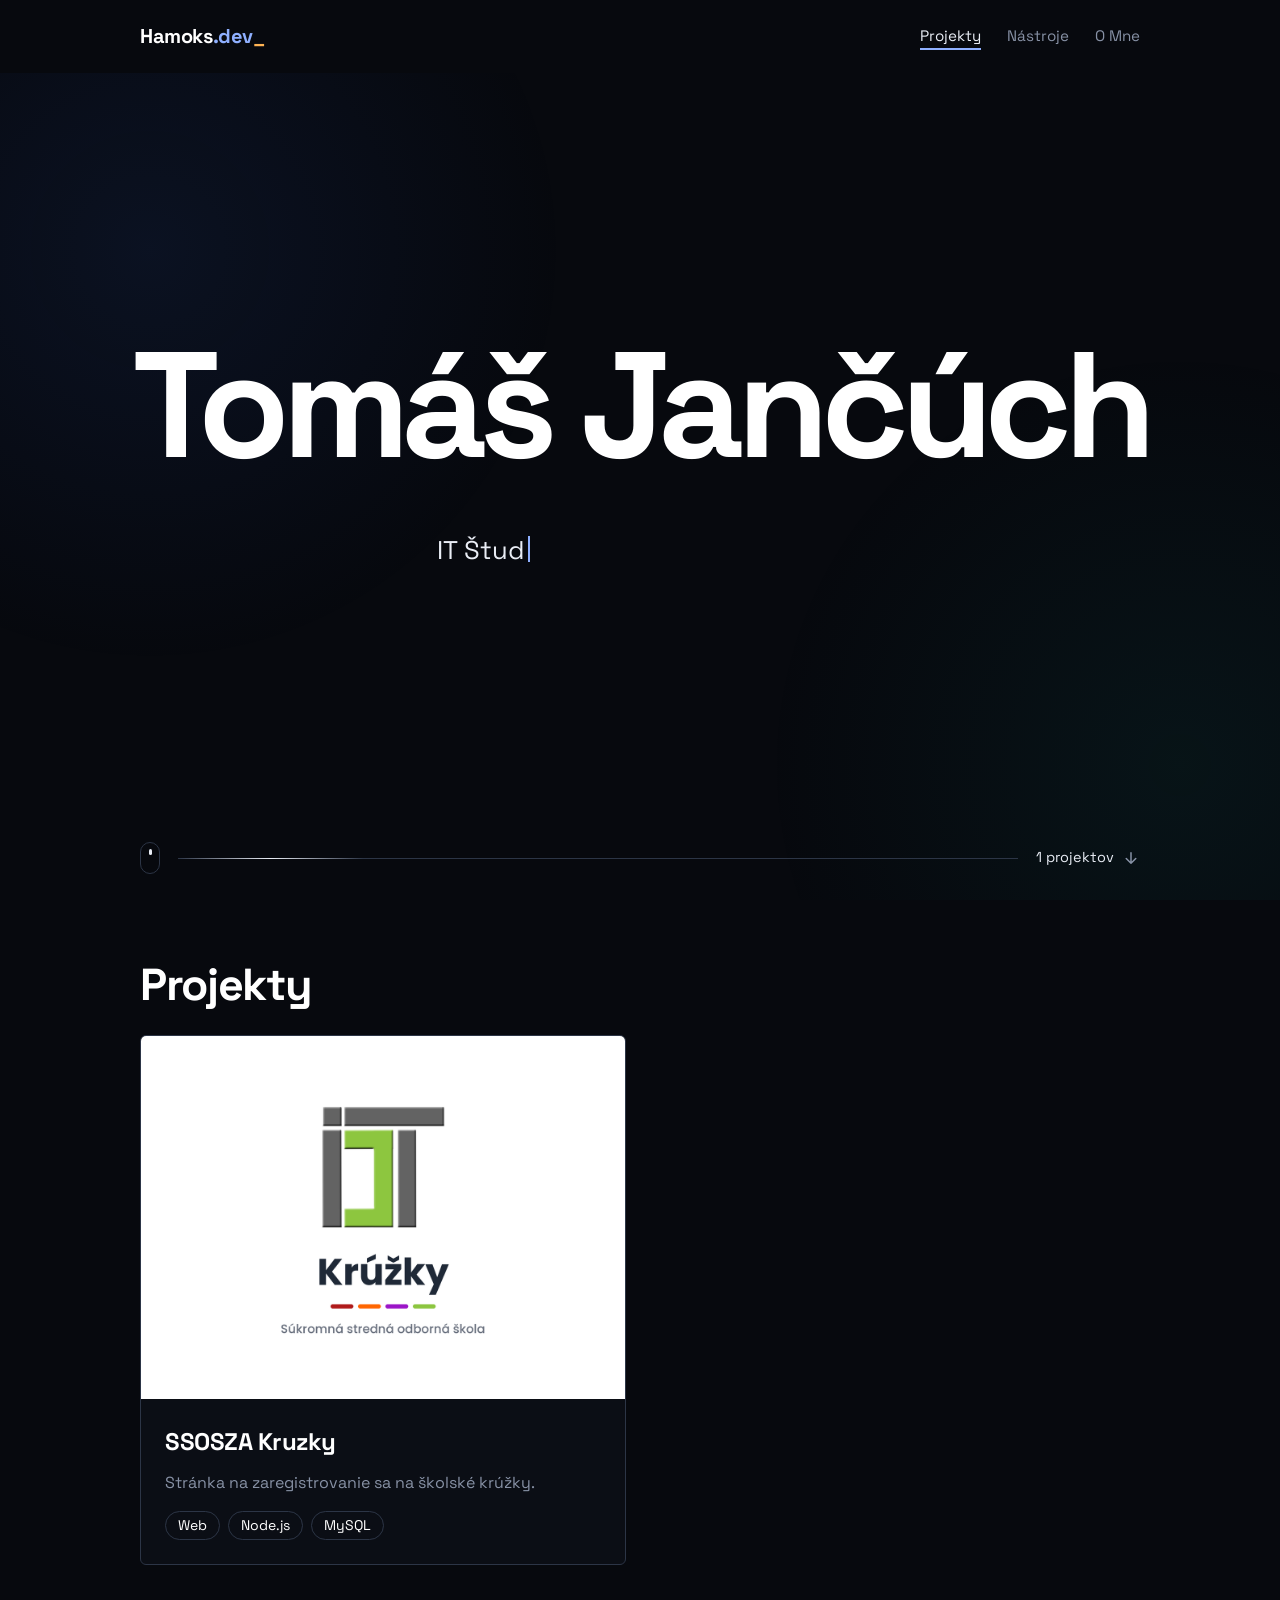
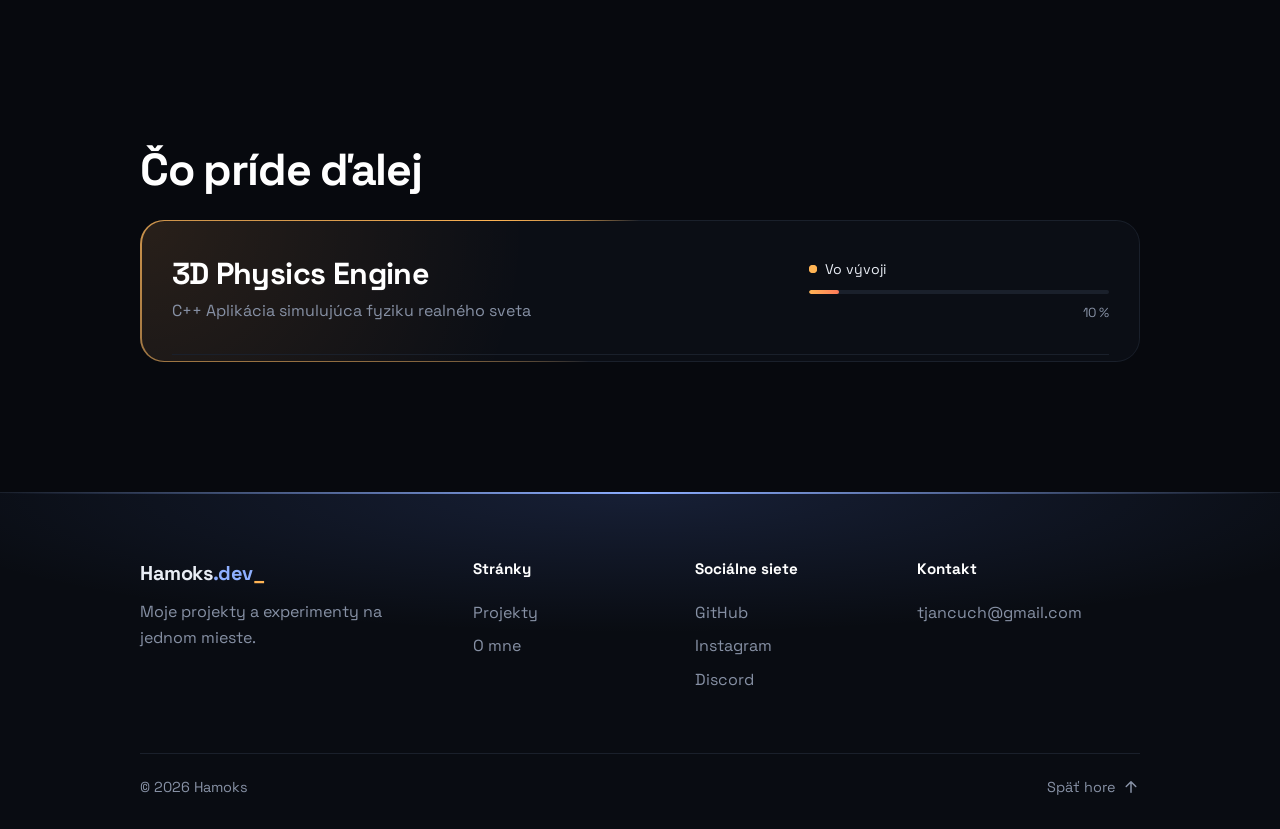
==== index.html @ 8bb80938 "designed the whole index page, added first data manually" ====
<!DOCTYPE html>
<html lang="sk" data-theme="dark">
<head>
  <meta charset="utf-8">
  <meta name="viewport" content="width=device-width, initial-scale=1, viewport-fit=cover">
  <title>Hamoks</title>
  <link href="https://fonts.googleapis.com/css2?family=Space+Grotesk:wght@400;500;700&display=swap" rel="stylesheet">
  <link rel="stylesheet" href="style.css">
</head>

<body>
    <svg class="svg-sprite" width="0" height="0" aria-hidden="true">
        <symbol id="icon-arrow" viewBox="0 0 24 24"><path d="M7 17 17 7M8 7h9v9"/></symbol>
        <symbol id="icon-close" viewBox="0 0 24 24"><path d="M6 6l12 12M18 6 6 18"/></symbol>
    </svg>

    <div id="ambient-background">
        <div class="blob blob-left"></div>
        <div class="blob blob-right"></div>
    </div>

    <header class=""> <!--is-scrolled -->
        <div class="container">
            <a class="logo" href="https://hamoks.dev">
                Hamoks<span class="logo-suffix">.dev</span><span class="logo-cursor">_</span>
            </a>
            <nav>
                <a class="is-active" href="#projects">Projekty</a>
                <a href="#">Nástroje</a>
                <a href="#">O Mne</a>
            </nav>

            <button id="menu-button">
                <span class="menu-button-line"></span>
                <span class="menu-button-line"></span>
                <span class="menu-button-line"></span>
            </button>
        </div>
        
        
    </header>

    <dialog id="mobile-menu">
        <button id="menu-close">
            <svg class="icon"><use href="#icon-close"></use></svg>
        </button>

        <div class="mobile-menu-links">
            <a href="#projects">Projekty</a>
            <a href="#">Nástroje</a>
            <a href="#">O Mne</a>
        </div>

        <p class="mobile-menu-footer">© 2026 Hamoks. Všetky práva vyhradené.</p>
    </dialog>

    <section id="hero">

        <div class="container">
            <h1><span class="title-mask"><span class="title-text"><span class="title-word">Tomáš</span> <span class="title-word">Jančúch</span></span></span></h1>
            <p class="hero-tagline is-typing" id="tagline" data-text="IT Študent | Full Stack Developer"><span class="tagline-typed">IT Študent | Full Stack Developer</span><span class="tagline-hidden"></span></p>
        </div>

        <a class="scroll-hint" href="#projects">
            <span class="scroll-hint-mouse"></span>
            <span class="scroll-hint-line"></span>
            <span class="scroll-hint-label">
                <b id="project-count">1 projektov</b>
                <svg class="icon"><use href="#icon-arrow"></use></svg>
            </span>
        </a>

    </section>

    <main>
        

        <section id="projects">
            <div class="section-heading">
                <h2>Projekty</h2>
            </div>
            <div class="project-grid">
                <a class="project-card" href="https://kruzky.ssosza.sk/">
                    <div>
                        <img class="project-image" src="images/ssosza_kruzky.png" alt="Screenshot of Ssosza kruzky">
                    </div>
                    
                    <div class="project-info">
                        <h3>SSOSZA Kruzky</h3>
                        <p class="project-subtext">Stránka na zaregistrovanie sa na školské krúžky.</p>
                        <p class="show-project">Ukázať Projekt</p>
                        <div class="project-tags">
                            <span>Web</span>
                            <span>Node.js</span>
                            <span>MySQL</span>
                            
                        </div>
                    </div>
                </a>

            </div>
        </section>

        <section id="coming-next">
            <div class="section-heading">
                <h2>Čo príde ďalej</h2>
            </div>
            <div class="glow-panel">
                <div class="glow-panel-inner">

                    <div class="status-row" style="--progress: 10%">
                        <div>
                        <h3>3D Physics Engine</h3>
                        <p>C++ Aplikácia simulujúca fyziku realného sveta</p>
                        </div>
                        <div>
                        <div class="status is-live"><i class="status-dot"></i>Vo vývoji</div>
                        <div class="progress-bar"><b class="progress-fill"></b></div>
                        <span class="progress-percent">10 %</span>
                        </div>
                    </div>  

                </div>
            </div>
        </section>
    </main>
    
    <footer id="contact">
        <div class="container">
        <div class="footer-grid">
            <div>
            <a class="logo" href="#top">Hamoks<span class="logo-suffix">.dev</span><span class="logo-cursor">_</span></a>
            <p>Moje projekty a experimenty na jednom mieste.</p>
            </div>
            <div>
            <h4>Stránky</h4>
            <a href="#projects">Projekty</a>
            <a href="#">O mne</a>
            </div>
            <div>
            <h4>Sociálne siete</h4>
            <a href="https://github.com/Hamoks-s">GitHub</a>
            <a href="https://www.instagram.com/_hamoks_/">Instagram</a>
            <a href="https://discord.com/users/838295393120682016">Discord</a>
            </div>
            <div>
            <h4>Kontakt</h4>
            <a href="mailto:ahoj@hamoks.dev">tjancuch@gmail.com</a>
            </div>
        </div>

        <div class="footer-bottom">
            <span>© 2026 Hamoks</span>
            <a href="#top">Späť hore<svg class="icon"><use href="#icon-arrow"></use></svg></a>
        </div>
        </div>
    </footer>
<script src="main.js"></script>
</body>
</html>
---- style.css ----
:root {
  --font-body: 16px/1.6 "Space Grotesk", system-ui, sans-serif;
  --font-mono: ui-monospace, "Cascadia Code", Consolas, monospace;

  --text-sm: 0.875rem;
  --text-base: 1rem;
  --text-lg: 1.25rem;
  --text-xl: 1.5rem;
  --text-2xl: 2rem;
  --text-3xl: clamp(2.25rem, 5vw, 3.5rem);

  --weight-normal: 400;
  --weight-bold: 700;

  --space-1: 0.5rem;
  --space-2: 1rem;
  --space-3: 1.5rem;
  --space-4: 2rem;
  --space-6: 3rem;
  --space-8: 5rem;

  --mobile-width: 508px;

  --color-main-text: #0d1320;
  --color-text-muted: #5a6578;

  --color-background: #f3f5f9;
  --color-background-muted: #6c6f74;
  --color-accent: #2f5fd6;
  --color-accent-glow: rgba(47, 95, 214, 0.13);
  --color-warm-accent: #d97706;
  --color-panel: #ffffff;
  --color-warm-glow: rgba(217, 119, 6, 0.10);

  --border: #dde3ee;
  --border-strong: #bcc6d8;

  --blob-blue: rgba(47, 95, 214, 0.10);
  --blob-teal: rgba(20, 150, 140, 0.08);
}
        
:root[data-theme="dark"] {
  --color-main-text: #e9edf5;
  --color-text-muted: #8791a5;

  --color-background: #07090e;
  --color-background-muted: #3f4144;
  --color-accent: #8fb0ff;
  --color-accent-glow: rgba(100, 140, 255, 0.15);
  --color-warm-accent: #ffb454;
  --color-panel: #0b0e15;
  --color-warm-glow: rgba(255, 160, 60, 0.12);

  --border: #1a202b;
  --border-strong: #2c3546;
  color-scheme: dark;
}


* {
  box-sizing: border-box;
}

html {
  scroll-behavior: smooth;
  scrollbar-color: var(--color-background-muted) var(--color-background);
}

body{
  margin: 0;
  display: flex;
  flex-direction: column;
  overflow-x: hidden;
  font: var(--font-body);
  background: var(--color-background);
    
}

a {
  color: inherit;
  text-decoration: none;
}

.hero, main, footer {
  position: relative;
  z-index: 1;
}

section {
  padding: 60px 0 20px;
}

#scroll-sentinel {
  position: absolute;
  top: 0;
  left: 0;
  width: 1px;
  height: 48px;
  pointer-events: none;
}

#ambient-background {
  position: fixed;
  inset: 0;
  z-index: 0;
  pointer-events: none;
  overflow: hidden;
}

.blob {
  position: absolute;
  width: 900px;
  height: 900px;
  border-radius: 50%;
}

.blob-left {
  left: -300px;
  top: -200px;
  background: radial-gradient(circle, var(--blob-blue), transparent 65%);
}

.blob-right {
  right: -350px;
  top: 35%;
  background: radial-gradient(circle, var(--blob-teal), transparent 65%);
}

.container {
  max-width: 1040px;
  margin: 0 auto;
  padding: 0 20px;
}

header {
  position: absolute;
  top: 0;
  left: 0;
  right: 0;
  z-index: 20;
  background: var(--color-background);
  border-bottom: 1px solid transparent;
  transition: background-color 0.45s, border-color 0.45s;
}

header .container {
  display: flex;
  justify-content: space-between;
  align-items: center;
  gap: 20px;
  padding-top: 20px;
  padding-bottom: 20px;
  transition: padding 0.45s cubic-bezier(0.2, 0.7, 0.2, 1);

}

header.is-scrolled {
  background: color-mix(in srgb, var(--color-background) 88%, transparent);
  border-bottom-color: var(--border);
}

header.is-scrolled .container {
  padding-top: 11px;
  padding-bottom: 11px;

}

.logo {
  font-weight: var(--weight-bold);
  font-size: var(--text-lg);
  align-self: center;
  letter-spacing: -0.02em;
}

.logo-suffix {
  color: var(--color-accent);
}

.logo-cursor {
  color: var(--color-warm-accent);
  animation: blink 1.2s steps(1) infinite;
}

nav {
  display: none;
  gap: 26px;
  font-size: 0.95rem;
  color: var(--color-text-muted);
}

nav a:hover, nav a.is-active {
  color: var(--color-main-text);
}

nav a.is-active {
  box-shadow: 0 2px 0 var(--color-accent);
}

#menu-button, #menu-close {
  display: flex;
  flex-direction: column;
  align-items: center;
  justify-content: center;
  width: 44px;
  height: 44px;
  gap: 5px;
  border: 1px solid var(--border-strong);
  border-radius: 50%;
  background: transparent;
  cursor: pointer;
  color: var(--color-main-text);
}

.menu-button-line {
  width: 18px;
  height: 2px;
  border-radius: 2px;
  background-color: var(--color-main-text);
}

#mobile-menu {
  position: fixed;
  top: 0;
  bottom: 0;
  left: 0;
  margin: 0;
  width: min(320px, 82vw);
  max-width: none;
  height: 100%;
  max-height: none;
  padding: 20px 24px 24px;
  border: none;
  border-right: 1px solid var(--border);
  background: radial-gradient(420px circle at 0% 0%, var(--color-accent-glow), transparent 60%), var(--color-panel);
  color: var(--color-main-text);
  transform: translateX(-100%);
  transition: transform 0.4s cubic-bezier(0.2, 0.7, 0.2, 1), overlay 0.4s allow-discrete, display 0.4s allow-discrete;
}

#mobile-menu[open]:not(.is-closing) {
  transform: none;
}



#mobile-menu::backdrop {
  background: rgba(0, 0, 0, 0.55);
  opacity: 0;
  transition: opacity 0.4s, overlay 0.4s allow-discrete, display 0.4s allow-discrete;
}

#mobile-menu[open]:not(.is-closing)::backdrop {
  opacity: 1;
}

@starting-style {
  #mobile-menu[open]:not(.is-closing) {
    transform: translateX(-100%);
  }

  #mobile-menu[open]:not(.is-closing)::backdrop {
    opacity: 0;
  }
}

.mobile-menu-links {
  display: flex;
  flex-direction: column;
  margin-top: 28px;
}

.mobile-menu-links a {
  padding: 12px 0;
  font-size: 1.3rem;
  letter-spacing: -0.02em;
  transition: color 0.2s;
}

.mobile-menu-links a::before {
  content: "// ";
  color: var(--color-warm-accent);
}

.mobile-menu-links a:hover {
  color: var(--color-accent);
}

.mobile-menu-footer {
  margin: 32px 0 0;
  padding-top: 20px;
  border-top: 1px solid var(--border);
  color: var(--color-text-muted);
  font-size: 0.9rem;
}

body.menu-is-open {
  overflow: hidden;
}

#hero {
  min-height: 100vh;
  width: 100vw;
  padding: 84px 0 84px;
  display: flex;
  position: relative;
  z-index: 1;
  align-items: center;
    
}

#hero .container {
  width: 100%;
  text-align: center;
}

#hero h1 {
  display: flex;
  justify-content: center;
  margin: 0;
  font-size: clamp(2.8rem, min(21vw, 15vh), 7rem);
  line-height: 1;
  letter-spacing: -0.055em;
  font-weight: var(--weight-bold);
}

@media (min-width: 700px) {
  #hero h1 {
    font-size: 150px;
  }
}

.title-mask {
  display: block;
  flex: none;
  overflow: hidden;
  padding: 0.1em 0 0.08em;
  margin: -0.1em 0 -0.08em;
}

.title-text {
  display: block;
  white-space: nowrap;
  animation: title-rise 0.95s cubic-bezier(0.2, 0.7, 0.2, 1) both;
}

@keyframes title-rise {
  0% {
    transform: translateY(112%);
  }
  100% {
    transform: none;
  }
}

@media (max-width: 700px) {
  .title-word {
    display: block;
  }
}

.hero-tagline {
  margin: 50px 0 0;
  min-height: 1.6em;
  font-size: clamp(1.1rem, 2.6vw, 1.6rem);
  color: var(--color-main-text);
}

.hero-tagline::after,
.tagline-typed::after {
  content: "";
  display: inline-block;
  width: 2px;
  height: 1em;
  margin-left: 4px;
  vertical-align: -0.12em;
  background: var(--color-accent);
  animation: blink 1s steps(1) infinite;
}

.hero-tagline.is-typing::after {
  display: none;
}

.tagline-hidden {
  visibility: hidden;
}

.scroll-hint {
  position: absolute;
  left: 50%;
  bottom: 26px;
  translate: -50% 0;
  width: 100%;
  height: 32px;
  max-width: 1040px;
  padding: 0 20px;
  display: flex;
  align-items: center;
  gap: 18px;
  font-size: 0.9rem;
  transition: color 0.3s;
  color: var(--color-text-muted);
}

.scroll-hint-mouse {
  flex: none;
  width: 20px;
  height: 32px;
  border: 1.5px solid var(--border-strong);
  border-radius: 12px;
  position: relative;
}

.scroll-hint-mouse::after {
  content: "";
  position: absolute;
  left: 50%;
  top: 6px;
  width: 3px;
  height: 6px;
  margin-left: -1.5px;
  border-radius: 2px;
  background: var(--color-main-text);
  animation: mouse-wheel 1.8s ease-in-out infinite;
}

@keyframes mouse-wheel {
  0%   { opacity: 0; transform: translateY(0); }
  30%  { opacity: 1; }
  100% { opacity: 0; transform: translateY(12px); }
}

.scroll-hint-line {
  flex: 1;
  height: 1px;
  background: var(--border-strong);
  position: relative;
  overflow: hidden;
}


.scroll-hint-line::after {
  content: "";
  position: absolute;
  top: 0;
  left: 0;
  height: 100%;
  width: 22%;
  background: linear-gradient(90deg, transparent, var(--color-main-text), transparent);
  animation: line-run 2.8s ease-in-out infinite;
}

@keyframes line-run {
  from { transform: translateX(-100%); }
  to   { transform: translateX(450%); }
}

.scroll-hint-label {
  display: flex;
  align-items: center;
  gap: 8px;
}

.scroll-hint-label b {
  font-weight: 400;
  color: var(--color-main-text);
}

.scroll-hint-label .icon {
  rotate: 135deg;
  animation: arrow-bob 1.6s ease-in-out infinite;
}

.icon {
  width: 18px;
  height: 18px;
  fill: none;
  stroke: currentColor;
  stroke-width: 2;
  stroke-linecap: round;
  stroke-linejoin: round;
}

@keyframes arrow-bob {
  50% { translate: 3px 3px; }
}

main{
  max-width: 1040px;
  margin: 0 auto;
  padding: 0 20px;
}

.section-heading{
  margin-bottom: 26px;
}

.section-heading h2{
  font-size: clamp(1.9rem, 4.5vw, 2.8rem);
  margin: 0;
  letter-spacing: -0.03em;
  line-height: 1.1;
}

.project-grid {
  display: grid;
  /*
  grid-template-columns: 1fr 1fr;
  padding-bottom: 100px;
  */
  gap: 28px;
  grid-template-columns: 1fr;
  padding-bottom: 0;
}

.project-card {
  display: block;
  background: var(--color-panel);
  border: 1px solid var(--border-strong);
  border-radius: 6px;
  overflow: hidden;
}

.project-card div {
  overflow: hidden;
}

.project-card:hover img {
  transform: scale(1.1)
}

.project-image {
  display: block;
  width: 100%;
  aspect-ratio: 4 / 3;
  object-fit: cover;
    position: relative;
  z-index: 0;
  transition: transform 0.2s ease;
}


.project-info {
  padding: var(--space-3);
  position: relative;
  z-index: 100;
}

.project-info h3 {
  margin: 0;
  font-size: var(--text-xl);
  letter-spacing: -0.02em;
}

.project-subtext {
  margin: var(--space-1) 0 0;
  color: var(--color-text-muted);
  transition: transform 0.2s ease, opacity 0.2s ease;
}

.show-project{
  margin: var(--space-1) 0 0;
  color: var(--color-accent);
  position: absolute;
  opacity: 0;
  transition: transform 0.2s ease, opacity 0.2s ease;
}

.show-project:hover{
  color: var(--color-warm-accent);
}

.project-card:hover .project-subtext {
  opacity: 0;
  transform: translateY(-2rem);  
}

.project-card:hover .show-project {
  transform: translateY(-2rem);  
  opacity: 1;
}

.project-tags {
  display: flex;
  flex-wrap: wrap;
  gap: var(--space-1);
  margin-top: var(--space-2);
}

.project-tags span {
  font-size: var(--text-sm);
  padding: 2px 12px;
  border: 1px solid var(--border-strong);
  border-radius: 99px;
}

.glow-panel {
  position: relative;
  overflow: hidden;
  border-radius: 24px;
  padding: 1.5px;
  background: var(--border);
}

.glow-panel::before {
  content: "";
  position: absolute;
  top: 50%;
  left: 50%;
  width: max(120%, 700px);
  aspect-ratio: 1 / 1;
  translate: -50% -50%;
  background: conic-gradient(from 0deg, transparent 0 60%, var(--color-warm-accent) 82%, transparent 100%);
  animation: border-spin 7s linear infinite;
}

@keyframes border-spin {
  100% {
    rotate: 360deg;
  }
}

.glow-panel-inner {
  position: relative;
  border-radius: 22.5px;
  padding: 6px 30px;
  background: radial-gradient(640px circle at 0% 0%, var(--color-warm-glow), transparent 60%), var(--color-panel);
}

.status-row {
  display: grid;
  
  grid-template-columns: 1fr;
  gap: 20px 40px;
  align-items: center;
  padding: 30px 0;
  border-bottom: 1px solid var(--border);
}

.status-row h3 {
  margin: 0;
  font-size: clamp(1.3rem, 3vw, 1.9rem);
  letter-spacing: -0.02em;
  line-height: 1.15;
}

.status-row p {
  margin: 6px 0 0;
  color: var(--color-text-muted);
}

.status {
  display: flex;
  align-items: center;
  gap: 8px;
  font-size: 0.88rem;
  color: var(--color-text-muted);
  margin-bottom: 10px;
}

.status.is-live {
  color: var(--color-main-text);
}

.status-dot {
  position: relative;
  width: 8px;
  height: 8px;
  border-radius: 50%;
  background: var(--border-strong);
}

.status.is-live .status-dot::after {
  content: "";
  position: absolute;
  inset: 0;
  border-radius: 50%;
  background: var(--color-warm-accent);
  animation: dot-pulse 1.8s infinite;
}

@keyframes dot-pulse {
  0% {
    transform: scale(1);
    opacity: 1;
  }
  100% {
    transform: scale(3.5);
    opacity: 0;
  }
}

.status.is-live .status-dot {
  background: var(--color-warm-accent);
}

.progress-bar {
  height: 4px;
  background: var(--border);
  border-radius: 4px;
  overflow: hidden;
}

.progress-fill {
  display: block;
  position: relative;
  overflow: hidden;
  height: 100%;
  border-radius: 4px;
  background: linear-gradient(90deg, var(--color-warm-accent), #ff7a59);
  transition: width 1.3s cubic-bezier(0.2, 0.7, 0.2, 1);
}

.status-row .progress-fill {
  width: var(--progress);
}

.progress-fill::after {
  content: "";
  position: absolute;
  inset: 0;
  background: linear-gradient(90deg, transparent, rgba(255, 255, 255, 0.6), transparent);
  transform: translateX(-100%);
  animation: bar-shine 2.6s ease-in-out infinite;
}

@keyframes bar-shine {
  100% {
    transform: translateX(100%);
  }
}

.progress-percent {
  display: block;
  margin-top: 8px;
  font-size: 0.82rem;
  color: var(--color-text-muted);
  text-align: right;
}

footer {
  margin-top: 110px;
  padding-top: 64px;
  background: color-mix(in srgb, var(--color-panel) 80%, transparent);
  border-top: 1px solid var(--border);
}

footer::before {
  content: "";
  position: absolute;
  left: 0;
  right: 0;
  top: -1px;
  height: 2px;
  background: linear-gradient(90deg, transparent, var(--color-accent), transparent);
}

footer::after {
  content: "";
  position: absolute;
  left: 0;
  right: 0;
  top: 0;
  height: 140px;
  pointer-events: none;
  background: radial-gradient(60% 100% at 50% 0%, var(--color-accent-glow), transparent);
}

.footer-grid {
  position: relative;
  z-index: 1;
  display: grid;
  
  grid-template-columns: 1fr 1fr;
  gap: 36px;
}

.footer-grid > div:first-child {
  grid-column: 1 / -1;
}

.footer-grid h4 {
  margin: 0 0 14px;
  font-size: 0.95rem;
  font-weight: 700;
}

.footer-grid a {
  display: block;
  width: fit-content;
  padding: 4px 0;
  color: var(--color-text-muted);
  transition: color 0.2s, transform 0.2s;
}

.footer-grid a:hover {
  color: var(--color-main-text);
  transform: translateX(3px);
}

.footer-grid p {
  margin: 10px 0 0;
  color: var(--color-text-muted);
  max-width: 30ch;
}

.footer-grid .logo {
  color: var(--color-main-text);
  padding: 0;
}

.logo {
  font-weight: 700;
  font-size: 1.25rem;
  letter-spacing: -0.02em;
}

.footer-bottom {
  position: relative;
  z-index: 1;
  display: flex;
  justify-content: space-between;
  align-items: center;
  gap: 12px;
  margin-top: 56px;
  padding: 22px 0 30px;
  border-top: 1px solid var(--border);
  color: var(--color-text-muted);
  font-size: 0.9rem;
}

.footer-bottom a {
  display: flex;
  align-items: center;
  gap: 6px;
}

.footer-bottom a:hover {
  color: var(--color-main-text);
}

.footer-bottom .icon {
  transform: rotate(-45deg);
}

/* Keyframes */

@keyframes blink {
    50% { 
      opacity: 0; 
    }
}

/* desktop version */

@media (min-width: 700px) {
  header{
    position: fixed;
  }

  nav {
    display: flex;
  }

  #menu-button, #menu-close {
    display: none;
  }

  .project-grid {
      grid-template-columns: 1fr 1fr;
      padding-bottom: 100px;
  }

  .project-card:nth-child(even) {
      position: relative;
      top: 100px;
  }

  .status-row{
    grid-template-columns: 1fr minmax(180px, 300px);
  }

  .footer-grid{
    grid-template-columns: 1.6fr 1fr 1fr 1.2fr;
  }
  .footer-grid > div:first-child{
    grid-column: auto;
  }
}
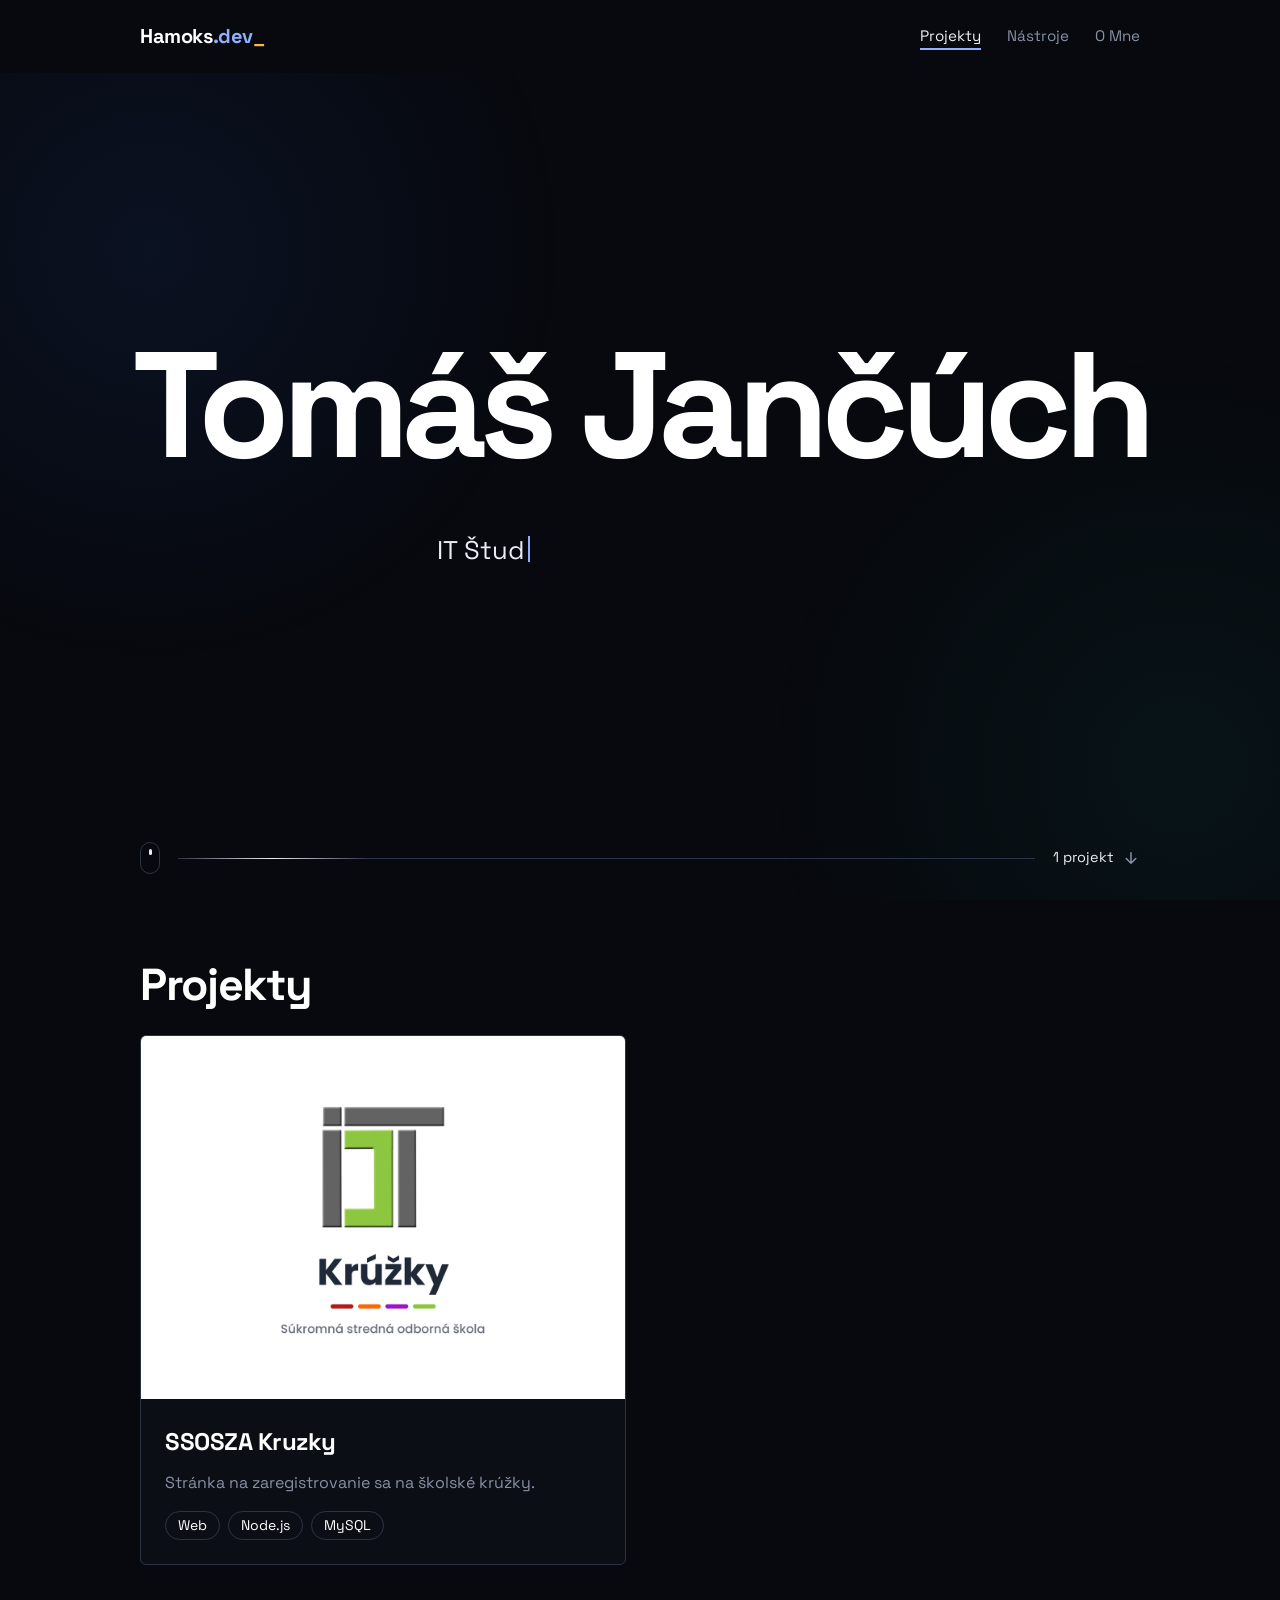
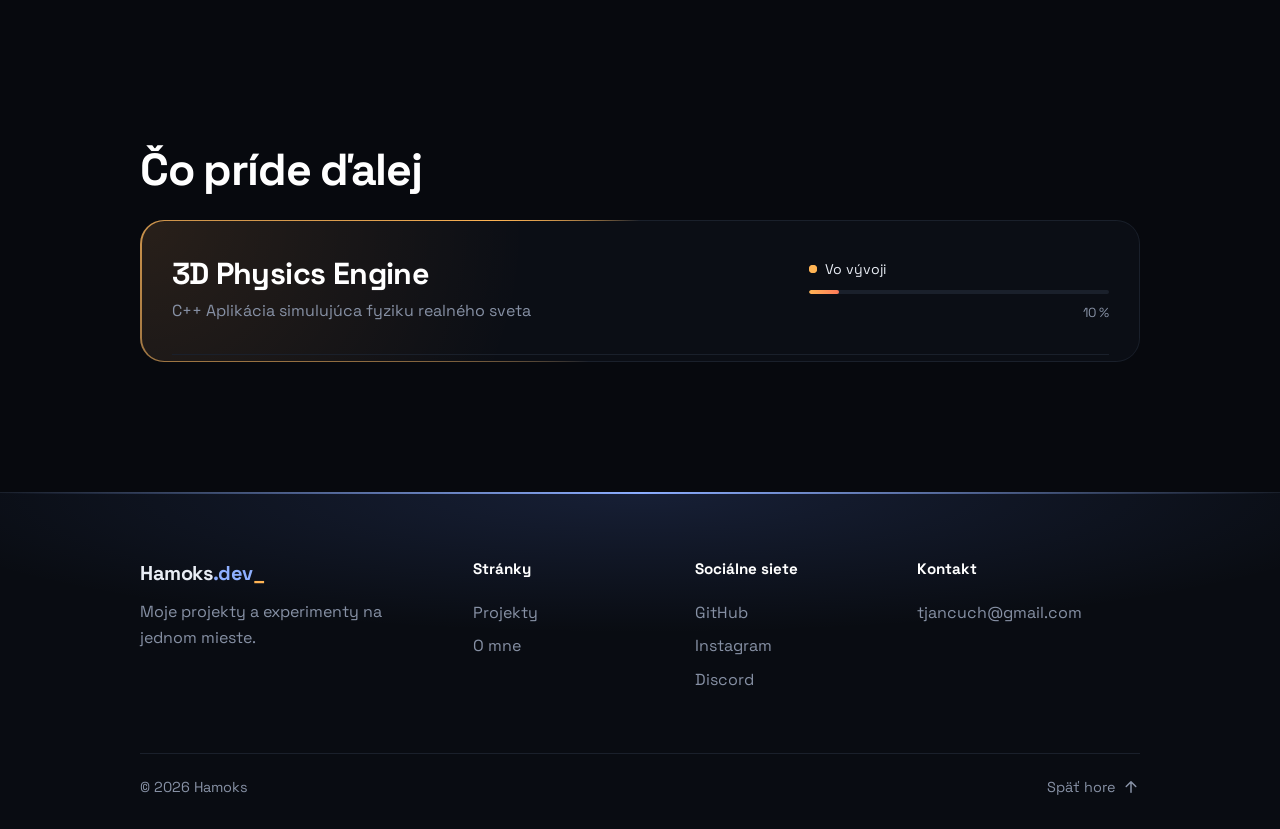
==== commit 17b26bb0: "two small design fixes" ====
--- a/index.html
+++ b/index.html
@@ -65,7 +65,7 @@
             <span class="scroll-hint-mouse"></span>
             <span class="scroll-hint-line"></span>
             <span class="scroll-hint-label">
-                <b id="project-count">1 projektov</b>
+                <b id="project-count">1 projekt</b>
                 <svg class="icon"><use href="#icon-arrow"></use></svg>
             </span>
         </a>
--- a/style.css
+++ b/style.css
@@ -299,6 +299,7 @@
 
 #hero {
   min-height: 100vh;
+  min-height: 100svh;
   width: 100vw;
   padding: 84px 0 84px;
   display: flex;
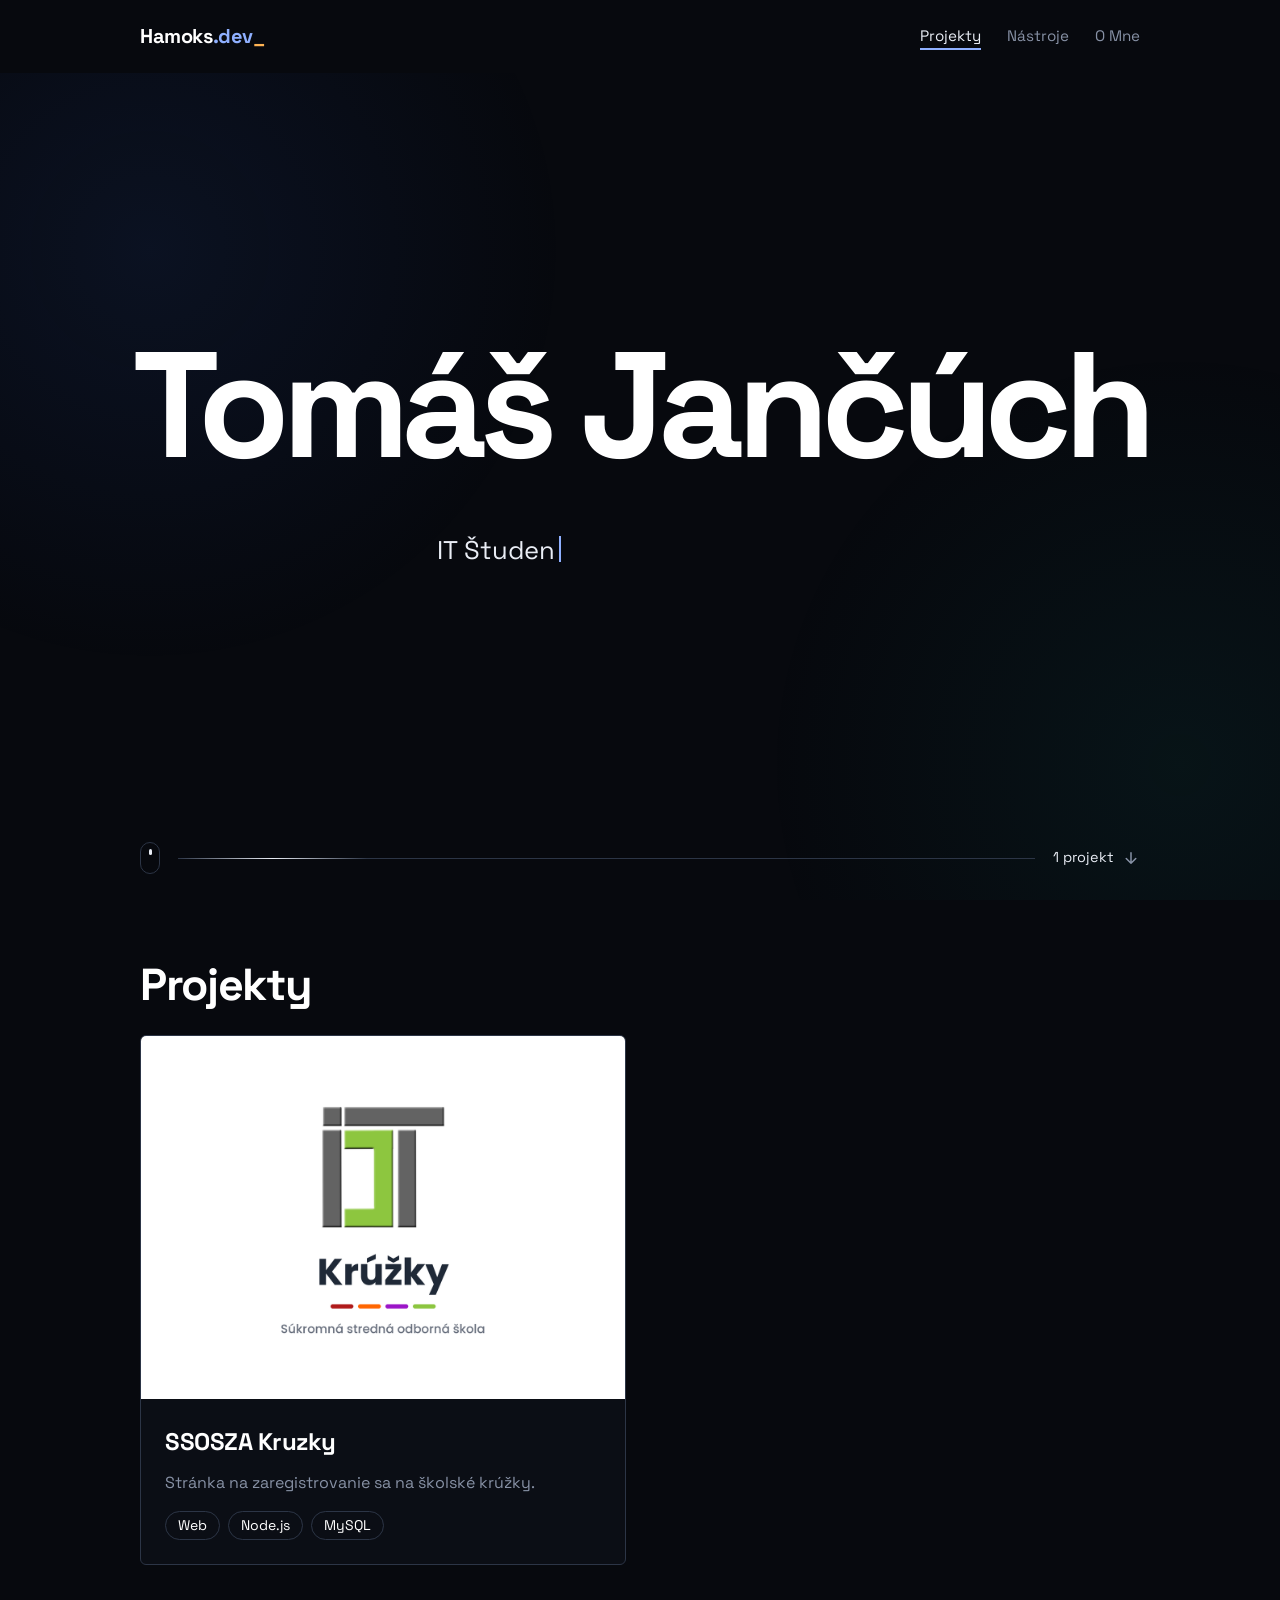
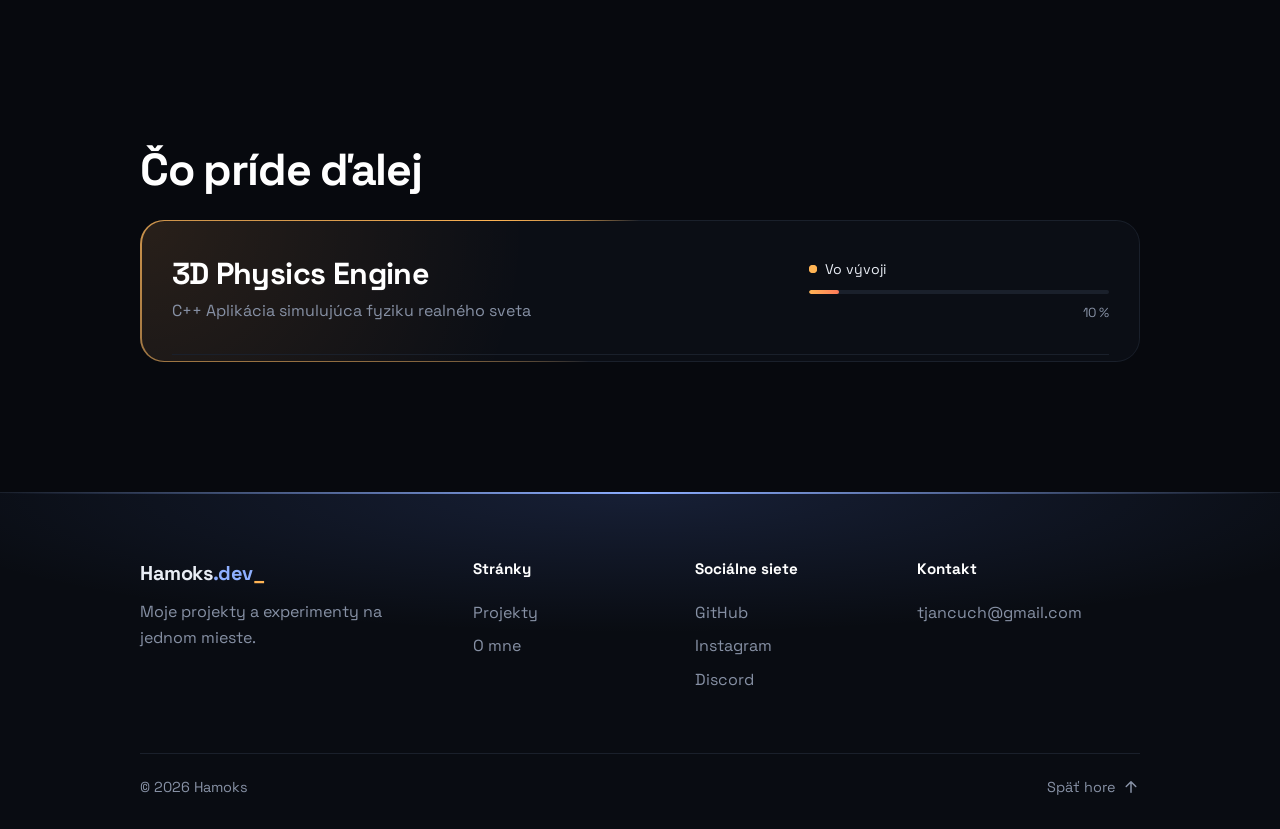
==== commit 4a170ceb: "added logo and icon" ====
--- a/index.html
+++ b/index.html
@@ -6,6 +6,7 @@
   <title>Hamoks</title>
   <link href="https://fonts.googleapis.com/css2?family=Space+Grotesk:wght@400;500;700&display=swap" rel="stylesheet">
   <link rel="stylesheet" href="style.css">
+  <link rel="icon" type="image/png" href="images/logo/favicon_32.png">
 </head>
 
 <body>
@@ -129,23 +130,23 @@
         <div class="container">
         <div class="footer-grid">
             <div>
-            <a class="logo" href="#top">Hamoks<span class="logo-suffix">.dev</span><span class="logo-cursor">_</span></a>
-            <p>Moje projekty a experimenty na jednom mieste.</p>
+                <a class="logo" href="#top">Hamoks<span class="logo-suffix">.dev</span><span class="logo-cursor">_</span></a>
+                <p>Moje projekty a experimenty na jednom mieste.</p>
             </div>
             <div>
-            <h4>Stránky</h4>
-            <a href="#projects">Projekty</a>
-            <a href="#">O mne</a>
+                <h4>Stránky</h4>
+                <a href="#projects">Projekty</a>
+                <a href="#">O mne</a>
             </div>
             <div>
-            <h4>Sociálne siete</h4>
-            <a href="https://github.com/Hamoks-s">GitHub</a>
-            <a href="https://www.instagram.com/_hamoks_/">Instagram</a>
-            <a href="https://discord.com/users/838295393120682016">Discord</a>
+                <h4>Sociálne siete</h4>
+                <a href="https://github.com/Hamoks-s">GitHub</a>
+                <a href="https://www.instagram.com/_hamoks_/">Instagram</a>
+                <a href="https://discord.com/users/838295393120682016">Discord</a>
             </div>
             <div>
-            <h4>Kontakt</h4>
-            <a href="mailto:ahoj@hamoks.dev">tjancuch@gmail.com</a>
+                <h4>Kontakt</h4>
+                <a href="mailto:ahoj@hamoks.dev">tjancuch@gmail.com</a>
             </div>
         </div>
 
--- a/style.css
+++ b/style.css
@@ -810,10 +810,9 @@
   padding: 0;
 }
 
-.logo {
-  font-weight: 700;
-  font-size: 1.25rem;
-  letter-spacing: -0.02em;
+#footer-logo-img {
+  position: absolute;
+  left: 150px;
 }
 
 .footer-bottom {
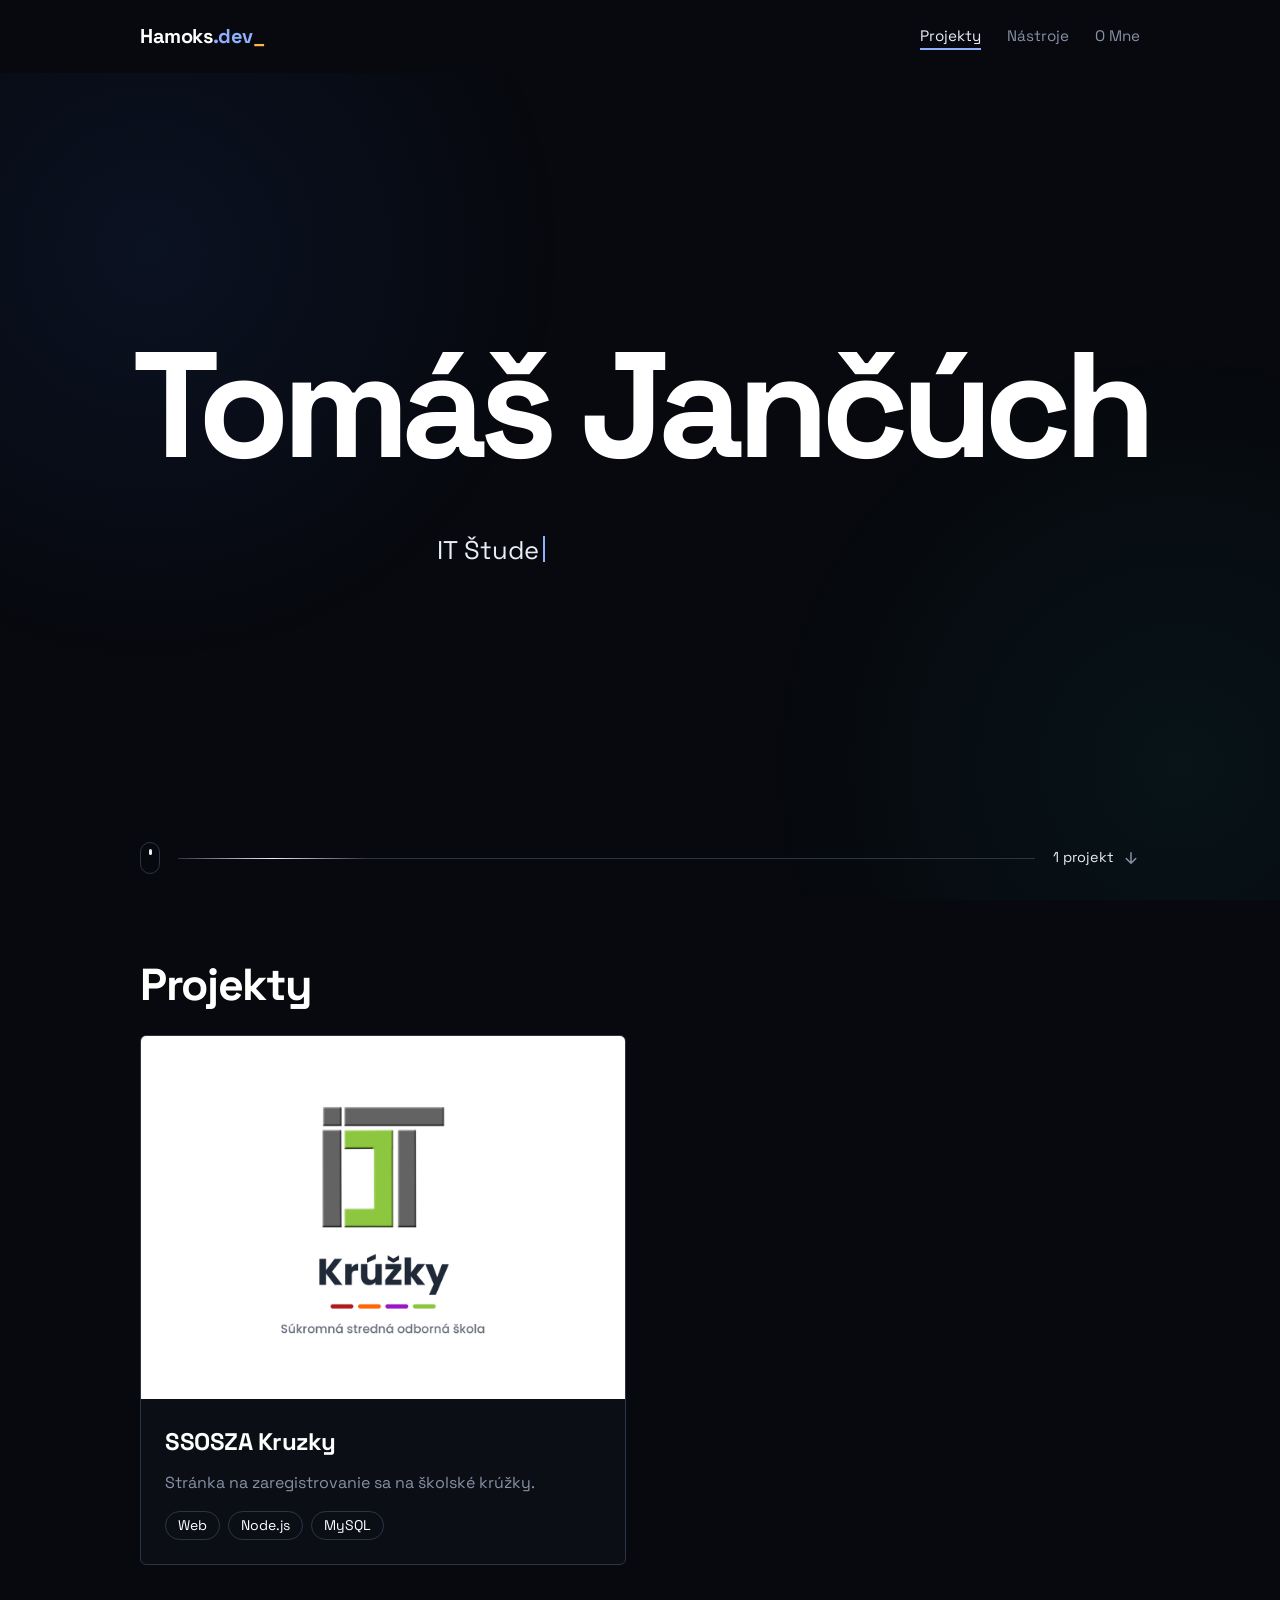
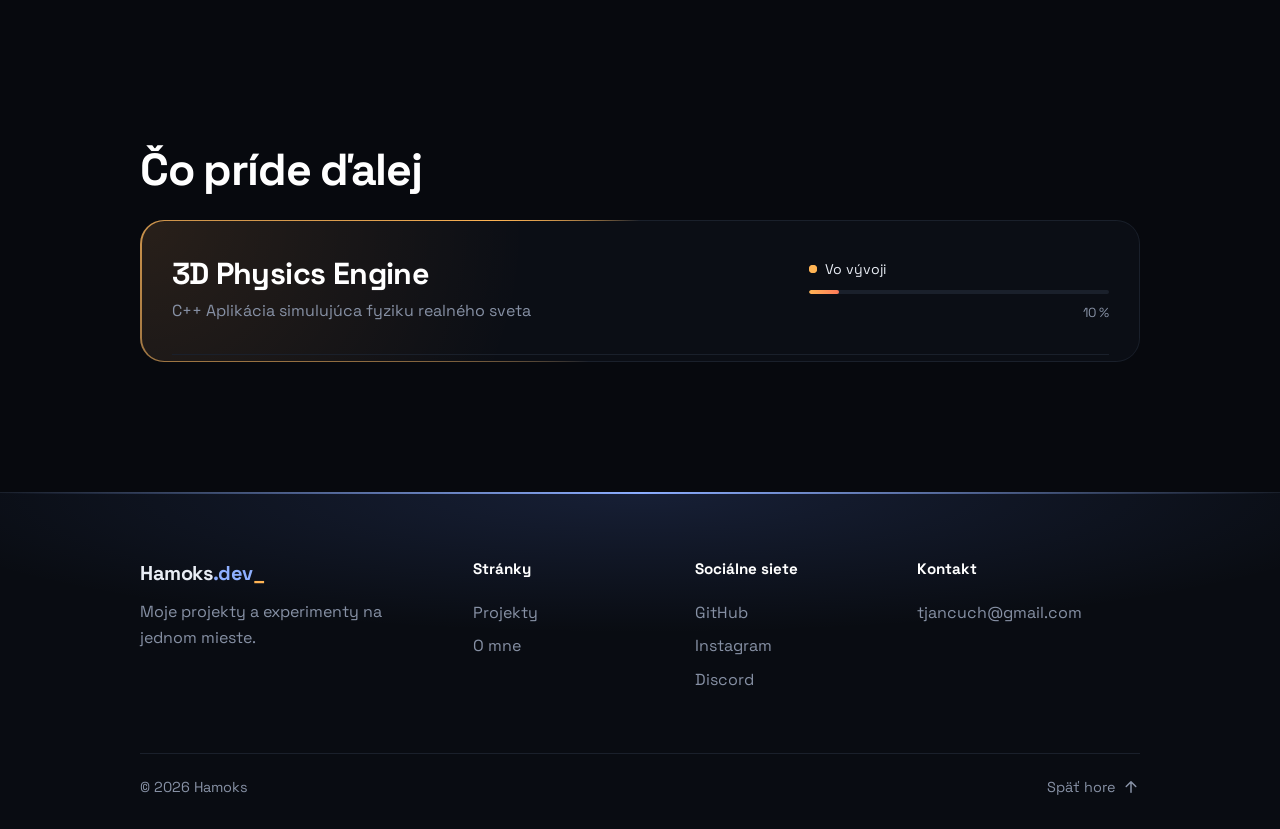
==== commit 7e084fba: "added loading of some elements that will be used frequently" ====
--- a/index.html
+++ b/index.html
@@ -20,40 +20,11 @@
         <div class="blob blob-right"></div>
     </div>
 
-    <header class=""> <!--is-scrolled -->
-        <div class="container">
-            <a class="logo" href="https://hamoks.dev">
-                Hamoks<span class="logo-suffix">.dev</span><span class="logo-cursor">_</span>
-            </a>
-            <nav>
-                <a class="is-active" href="#projects">Projekty</a>
-                <a href="#">Nástroje</a>
-                <a href="#">O Mne</a>
-            </nav>
+    <header id="header"></header>
+    <script src="templates/header.js"></script>
 
-            <button id="menu-button">
-                <span class="menu-button-line"></span>
-                <span class="menu-button-line"></span>
-                <span class="menu-button-line"></span>
-            </button>
-        </div>
-        
-        
-    </header>
-
-    <dialog id="mobile-menu">
-        <button id="menu-close">
-            <svg class="icon"><use href="#icon-close"></use></svg>
-        </button>
-
-        <div class="mobile-menu-links">
-            <a href="#projects">Projekty</a>
-            <a href="#">Nástroje</a>
-            <a href="#">O Mne</a>
-        </div>
-
-        <p class="mobile-menu-footer">© 2026 Hamoks. Všetky práva vyhradené.</p>
-    </dialog>
+    <dialog id="mobile-menu"></dialog>
+    <script src="templates/mobile_menu.js"></script>
 
     <section id="hero">
 
@@ -126,36 +97,8 @@
         </section>
     </main>
     
-    <footer id="contact">
-        <div class="container">
-        <div class="footer-grid">
-            <div>
-                <a class="logo" href="#top">Hamoks<span class="logo-suffix">.dev</span><span class="logo-cursor">_</span></a>
-                <p>Moje projekty a experimenty na jednom mieste.</p>
-            </div>
-            <div>
-                <h4>Stránky</h4>
-                <a href="#projects">Projekty</a>
-                <a href="#">O mne</a>
-            </div>
-            <div>
-                <h4>Sociálne siete</h4>
-                <a href="https://github.com/Hamoks-s">GitHub</a>
-                <a href="https://www.instagram.com/_hamoks_/">Instagram</a>
-                <a href="https://discord.com/users/838295393120682016">Discord</a>
-            </div>
-            <div>
-                <h4>Kontakt</h4>
-                <a href="mailto:ahoj@hamoks.dev">tjancuch@gmail.com</a>
-            </div>
-        </div>
-
-        <div class="footer-bottom">
-            <span>© 2026 Hamoks</span>
-            <a href="#top">Späť hore<svg class="icon"><use href="#icon-arrow"></use></svg></a>
-        </div>
-        </div>
-    </footer>
+    <footer id="footer"></footer>
+    <script src="templates/footer.js"></script>
 <script src="main.js"></script>
 </body>
 </html>
--- a/style.css
+++ b/style.css
@@ -140,7 +140,7 @@
   z-index: 20;
   background: var(--color-background);
   border-bottom: 1px solid transparent;
-  transition: background-color 0.45s, border-color 0.45s;
+  transition: background-color 0.45s, border-color 0.45s, transform 0.5s;
 }
 
 header .container {
@@ -151,12 +151,15 @@
   padding-top: 20px;
   padding-bottom: 20px;
   transition: padding 0.45s cubic-bezier(0.2, 0.7, 0.2, 1);
-
 }
 
 header.is-scrolled {
   background: color-mix(in srgb, var(--color-background) 88%, transparent);
   border-bottom-color: var(--border);
+}
+
+header.is-loading {
+  transform: translateY(-100%); 
 }
 
 header.is-scrolled .container {
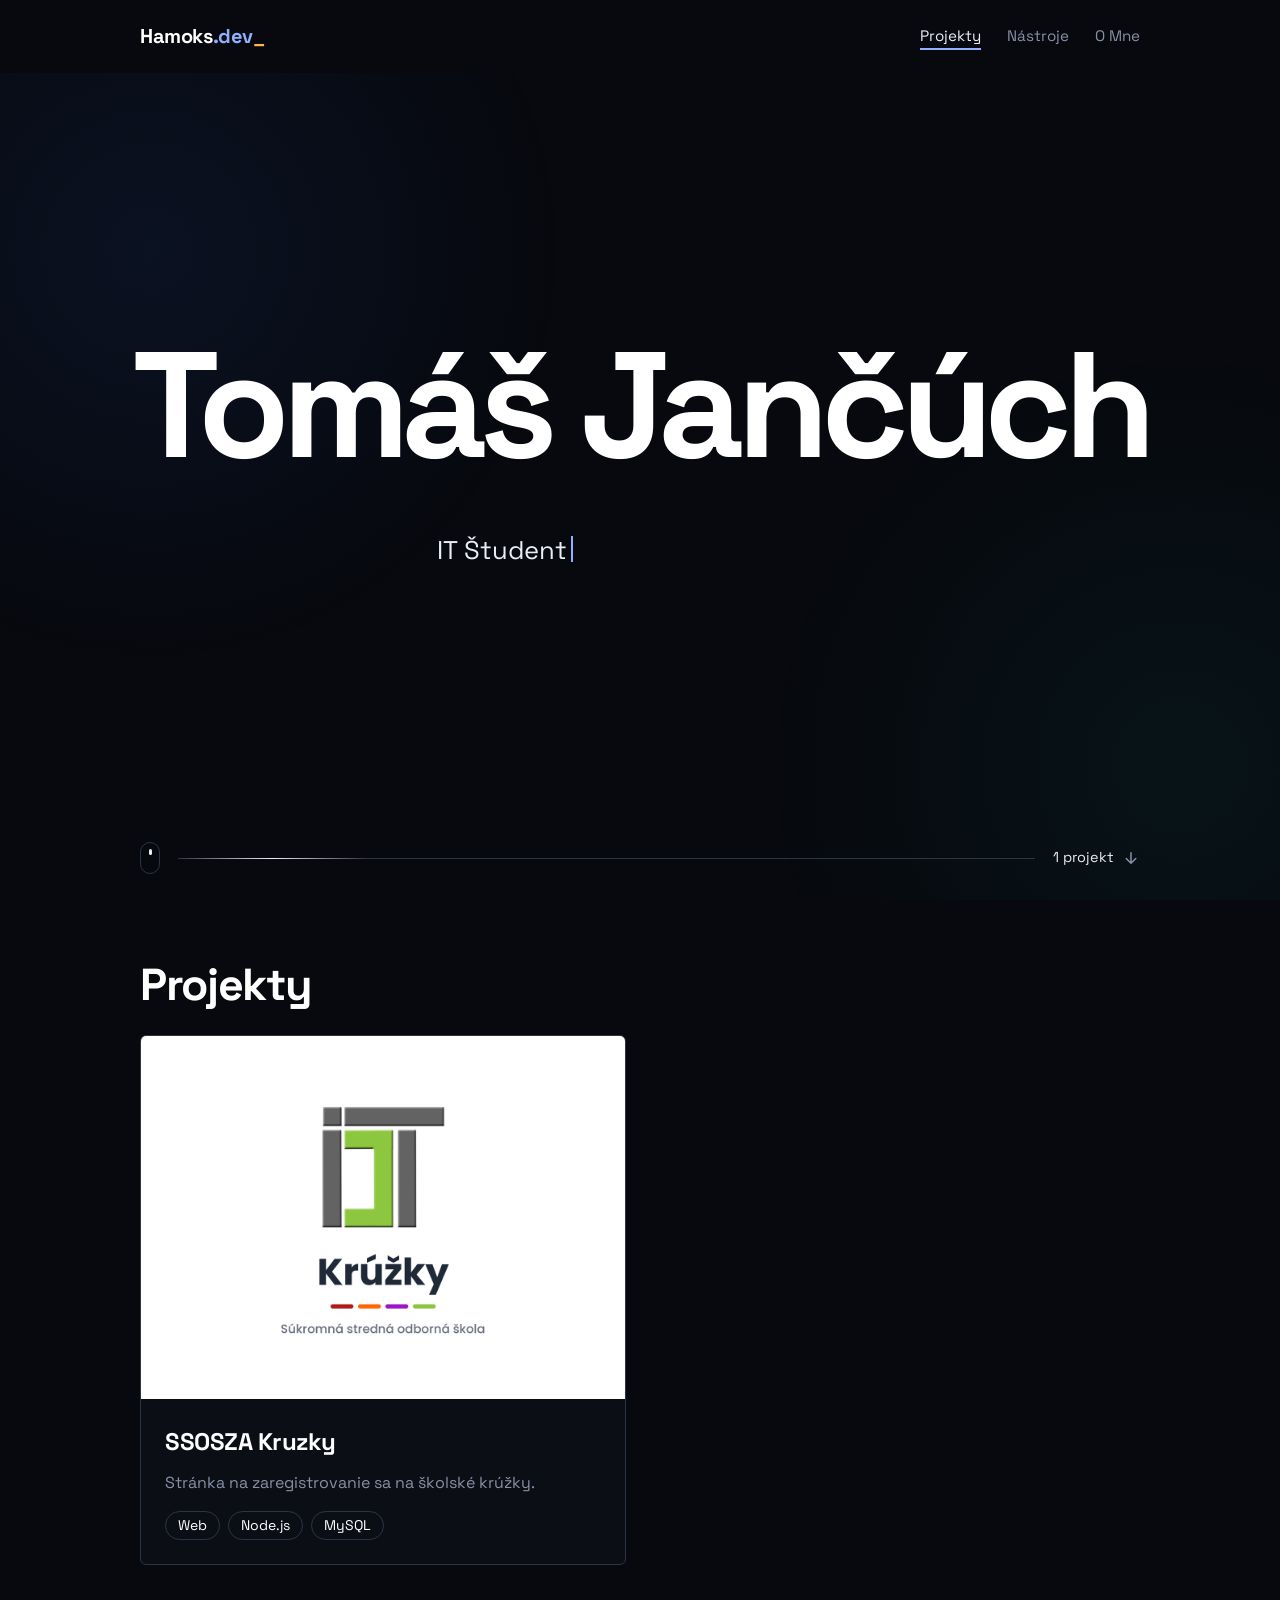
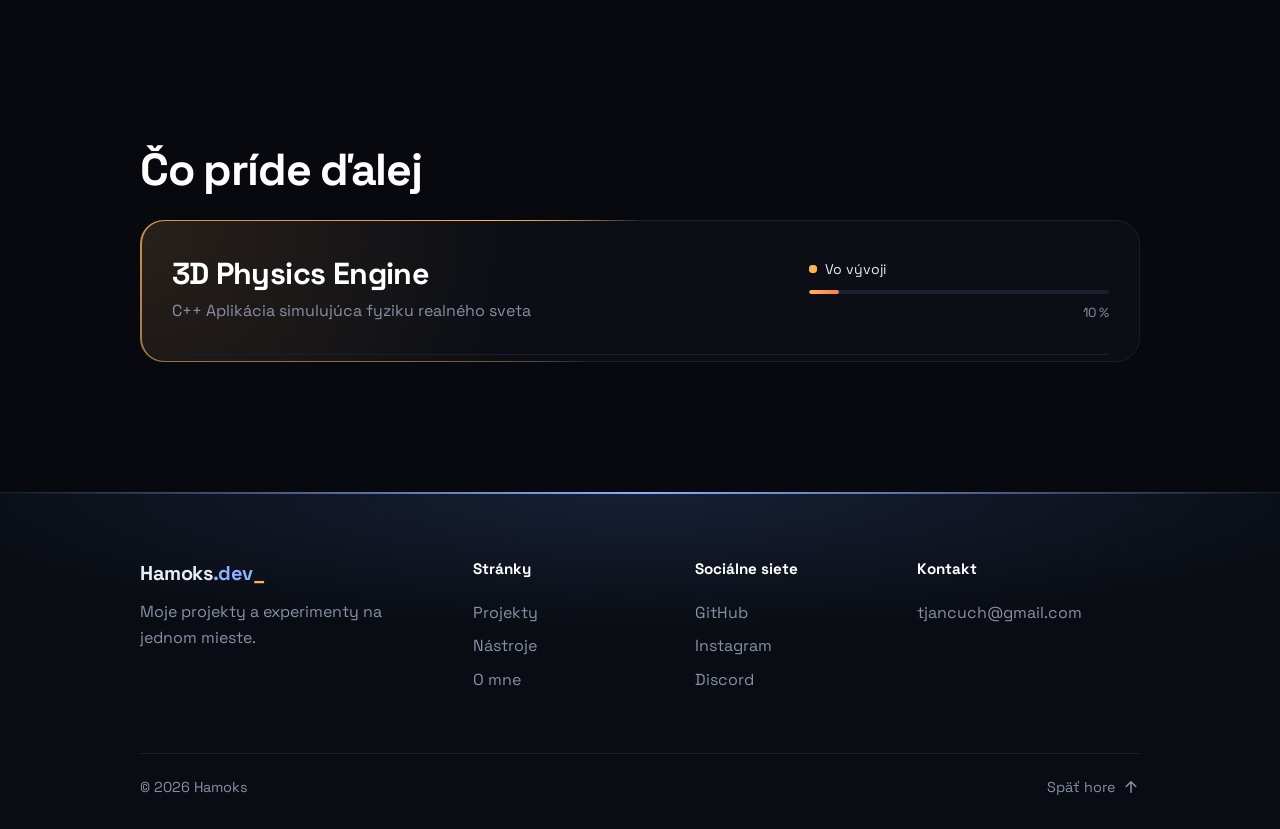
==== commit 10eaa00a: "added article html, stil lwork in progress" ====
--- a/index.html
+++ b/index.html
@@ -5,15 +5,12 @@
   <meta name="viewport" content="width=device-width, initial-scale=1, viewport-fit=cover">
   <title>Hamoks</title>
   <link href="https://fonts.googleapis.com/css2?family=Space+Grotesk:wght@400;500;700&display=swap" rel="stylesheet">
-  <link rel="stylesheet" href="style.css">
+  <link rel="stylesheet" href="/css/style.css">
   <link rel="icon" type="image/png" href="images/logo/favicon_32.png">
 </head>
 
 <body>
-    <svg class="svg-sprite" width="0" height="0" aria-hidden="true">
-        <symbol id="icon-arrow" viewBox="0 0 24 24"><path d="M7 17 17 7M8 7h9v9"/></symbol>
-        <symbol id="icon-close" viewBox="0 0 24 24"><path d="M6 6l12 12M18 6 6 18"/></symbol>
-    </svg>
+    
 
     <div id="ambient-background">
         <div class="blob blob-left"></div>
@@ -24,7 +21,7 @@
     <script src="templates/header.js"></script>
 
     <dialog id="mobile-menu"></dialog>
-    <script src="templates/mobile_menu.js"></script>
+    <script src="templates/mobile-menu.js"></script>
 
     <section id="hero">
 
@@ -52,15 +49,15 @@
                 <h2>Projekty</h2>
             </div>
             <div class="project-grid">
-                <a class="project-card" href="https://kruzky.ssosza.sk/">
+                <a class="project-card" href="/projects/ssosza-kruzky.html">
                     <div>
-                        <img class="project-image" src="images/ssosza_kruzky.png" alt="Screenshot of Ssosza kruzky">
+                        <img class="project-image" src="images/ssosza-kruzky.png" alt="Screenshot of Ssosza kruzky">
                     </div>
                     
                     <div class="project-info">
                         <h3>SSOSZA Kruzky</h3>
                         <p class="project-subtext">Stránka na zaregistrovanie sa na školské krúžky.</p>
-                        <p class="show-project">Ukázať Projekt</p>
+                        <p class="show-project">Ukázať Projekt <svg class="icon"><use href="#icon-arrow"></use></svg></p>
                         <div class="project-tags">
                             <span>Web</span>
                             <span>Node.js</span>
@@ -99,6 +96,7 @@
     
     <footer id="footer"></footer>
     <script src="templates/footer.js"></script>
-<script src="main.js"></script>
+    <script src="js/mobile-menu-function.js"></script>
+    <script src="js/main.js"></script>
 </body>
 </html>
--- a/css/style.css
+++ b/css/style.css
@@ -0,0 +1,895 @@
+:root {
+  --font-body: 16px/1.6 "Space Grotesk", system-ui, sans-serif;
+  --font-mono: ui-monospace, "Cascadia Code", Consolas, monospace;
+
+  --text-sm: 0.875rem;
+  --text-base: 1rem;
+  --text-lg: 1.25rem;
+  --text-xl: 1.5rem;
+  --text-2xl: 2rem;
+  --text-3xl: clamp(2.25rem, 5vw, 3.5rem);
+
+  --weight-normal: 400;
+  --weight-bold: 700;
+
+  --space-1: 0.5rem;
+  --space-2: 1rem;
+  --space-3: 1.5rem;
+  --space-4: 2rem;
+  --space-6: 3rem;
+  --space-8: 5rem;
+
+  --mobile-width: 508px;
+
+  --color-main-text: #0d1320;
+  --color-text-muted: #5a6578;
+
+  --color-background: #f3f5f9;
+  --color-background-muted: #6c6f74;
+  --color-accent: #2f5fd6;
+  --color-accent-glow: rgba(47, 95, 214, 0.13);
+  --color-warm-accent: #d97706;
+  --color-panel: #ffffff;
+  --color-warm-glow: rgba(217, 119, 6, 0.10);
+
+  --border: #dde3ee;
+  --border-strong: #bcc6d8;
+
+  --blob-blue: rgba(47, 95, 214, 0.10);
+  --blob-teal: rgba(20, 150, 140, 0.08);
+}
+        
+:root[data-theme="dark"] {
+  --color-main-text: #e9edf5;
+  --color-text-muted: #8791a5;
+
+  --color-background: #07090e;
+  --color-background-muted: #3f4144;
+  --color-accent: #8fb0ff;
+  --color-accent-glow: rgba(100, 140, 255, 0.15);
+  --color-warm-accent: #ffb454;
+  --color-panel: #0b0e15;
+  --color-warm-glow: rgba(255, 160, 60, 0.12);
+
+  --border: #1a202b;
+  --border-strong: #2c3546;
+  color-scheme: dark;
+}
+
+
+* {
+  box-sizing: border-box;
+}
+
+html {
+  scroll-behavior: smooth;
+  scrollbar-color: var(--color-background-muted) var(--color-background);
+}
+
+body{
+  margin: 0;
+  display: flex;
+  flex-direction: column;
+  overflow-x: hidden;
+  font: var(--font-body);
+  background: var(--color-background);
+    
+}
+
+a {
+  color: inherit;
+  text-decoration: none;
+}
+
+.hero, main, footer {
+  position: relative;
+  z-index: 1;
+}
+
+section {
+  padding: 60px 0 20px;
+}
+
+#scroll-sentinel {
+  position: absolute;
+  top: 0;
+  left: 0;
+  width: 1px;
+  height: 48px;
+  pointer-events: none;
+}
+
+#ambient-background {
+  position: fixed;
+  inset: 0;
+  z-index: 0;
+  pointer-events: none;
+  overflow: hidden;
+}
+
+.blob {
+  position: absolute;
+  width: 900px;
+  height: 900px;
+  border-radius: 50%;
+}
+
+.blob-left {
+  left: -300px;
+  top: -200px;
+  background: radial-gradient(circle, var(--blob-blue), transparent 65%);
+}
+
+.blob-right {
+  right: -350px;
+  top: 35%;
+  background: radial-gradient(circle, var(--blob-teal), transparent 65%);
+}
+
+.container {
+  max-width: 1040px;
+  margin: 0 auto;
+  padding: 0 20px;
+}
+
+header {
+  position: absolute;
+  top: 0;
+  left: 0;
+  right: 0;
+  z-index: 20;
+  background: var(--color-background);
+  border-bottom: 1px solid transparent;
+  transition: background-color 0.45s, border-color 0.45s, transform 0.5s;
+}
+
+header .container {
+  display: flex;
+  justify-content: space-between;
+  align-items: center;
+  gap: 20px;
+  padding-top: 20px;
+  padding-bottom: 20px;
+  transition: padding 0.45s cubic-bezier(0.2, 0.7, 0.2, 1);
+}
+
+header.is-scrolled {
+  background: color-mix(in srgb, var(--color-background) 88%, transparent);
+  border-bottom-color: var(--border);
+}
+
+header.is-loading {
+  transform: translateY(-100%); 
+}
+
+header.is-scrolled .container {
+  padding-top: 11px;
+  padding-bottom: 11px;
+
+}
+
+.logo {
+  font-weight: var(--weight-bold);
+  font-size: var(--text-lg);
+  align-self: center;
+  letter-spacing: -0.02em;
+}
+
+.logo-suffix {
+  color: var(--color-accent);
+}
+
+.logo-cursor {
+  color: var(--color-warm-accent);
+  animation: blink 1.2s steps(1) infinite;
+}
+
+nav {
+  display: none;
+  gap: 26px;
+  font-size: 0.95rem;
+  color: var(--color-text-muted);
+}
+
+nav a:hover, nav a.is-active {
+  color: var(--color-main-text);
+}
+
+nav a.is-active {
+  box-shadow: 0 2px 0 var(--color-accent);
+}
+
+#menu-button, #menu-close {
+  display: flex;
+  flex-direction: column;
+  align-items: center;
+  justify-content: center;
+  width: 44px;
+  height: 44px;
+  gap: 5px;
+  border: 1px solid var(--border-strong);
+  border-radius: 50%;
+  background: transparent;
+  cursor: pointer;
+  color: var(--color-main-text);
+}
+
+.menu-button-line {
+  width: 18px;
+  height: 2px;
+  border-radius: 2px;
+  background-color: var(--color-main-text);
+}
+
+#mobile-menu {
+  position: fixed;
+  top: 0;
+  bottom: 0;
+  left: 0;
+  margin: 0;
+  width: min(320px, 82vw);
+  max-width: none;
+  height: 100%;
+  max-height: none;
+  padding: 20px 24px 24px;
+  border: none;
+  border-right: 1px solid var(--border);
+  background: radial-gradient(420px circle at 0% 0%, var(--color-accent-glow), transparent 60%), var(--color-panel);
+  color: var(--color-main-text);
+  transform: translateX(-100%);
+  transition: transform 0.4s cubic-bezier(0.2, 0.7, 0.2, 1), overlay 0.4s allow-discrete, display 0.4s allow-discrete;
+}
+
+#mobile-menu[open]:not(.is-closing) {
+  transform: none;
+}
+
+
+
+#mobile-menu::backdrop {
+  background: rgba(0, 0, 0, 0.55);
+  opacity: 0;
+  transition: opacity 0.4s, overlay 0.4s allow-discrete, display 0.4s allow-discrete;
+}
+
+#mobile-menu[open]:not(.is-closing)::backdrop {
+  opacity: 1;
+}
+
+@starting-style {
+  #mobile-menu[open]:not(.is-closing) {
+    transform: translateX(-100%);
+  }
+
+  #mobile-menu[open]:not(.is-closing)::backdrop {
+    opacity: 0;
+  }
+}
+
+.mobile-menu-links {
+  display: flex;
+  flex-direction: column;
+  margin-top: 28px;
+}
+
+.mobile-menu-links a {
+  padding: 12px 0;
+  font-size: 1.3rem;
+  letter-spacing: -0.02em;
+  transition: color 0.2s;
+}
+
+.mobile-menu-links a::before {
+  content: "// ";
+  color: var(--color-warm-accent);
+}
+
+.mobile-menu-links a:hover {
+  color: var(--color-accent);
+}
+
+.mobile-menu-footer {
+  margin: 32px 0 0;
+  padding-top: 20px;
+  border-top: 1px solid var(--border);
+  color: var(--color-text-muted);
+  font-size: 0.9rem;
+}
+
+body.menu-is-open {
+  overflow: hidden;
+}
+
+#hero {
+  min-height: 100vh;
+  min-height: 100svh;
+  width: 100vw;
+  padding: 84px 0 84px;
+  display: flex;
+  position: relative;
+  z-index: 1;
+  align-items: center;
+    
+}
+
+#hero .container {
+  width: 100%;
+  text-align: center;
+}
+
+#hero h1 {
+  display: flex;
+  justify-content: center;
+  margin: 0;
+  font-size: clamp(2.8rem, min(21vw, 15vh), 7rem);
+  line-height: 1;
+  letter-spacing: -0.055em;
+  font-weight: var(--weight-bold);
+}
+
+@media (min-width: 700px) {
+  #hero h1 {
+    font-size: 150px;
+  }
+}
+
+.title-mask {
+  display: block;
+  flex: none;
+  overflow: hidden;
+  padding: 0.1em 0 0.08em;
+  margin: -0.1em 0 -0.08em;
+}
+
+.title-text {
+  display: block;
+  white-space: nowrap;
+  animation: title-rise 0.95s cubic-bezier(0.2, 0.7, 0.2, 1) both;
+}
+
+@keyframes title-rise {
+  0% {
+    transform: translateY(112%);
+  }
+  100% {
+    transform: none;
+  }
+}
+
+@media (max-width: 700px) {
+  .title-word {
+    display: block;
+  }
+}
+
+.hero-tagline {
+  margin: 50px 0 0;
+  min-height: 1.6em;
+  font-size: clamp(1.1rem, 2.6vw, 1.6rem);
+  color: var(--color-main-text);
+}
+
+.hero-tagline::after,
+.tagline-typed::after {
+  content: "";
+  display: inline-block;
+  width: 2px;
+  height: 1em;
+  margin-left: 4px;
+  vertical-align: -0.12em;
+  background: var(--color-accent);
+  animation: blink 1s steps(1) infinite;
+}
+
+.hero-tagline.is-typing::after {
+  display: none;
+}
+
+.tagline-hidden {
+  visibility: hidden;
+}
+
+.scroll-hint {
+  position: absolute;
+  left: 50%;
+  bottom: 26px;
+  translate: -50% 0;
+  width: 100%;
+  height: 32px;
+  max-width: 1040px;
+  padding: 0 20px;
+  display: flex;
+  align-items: center;
+  gap: 18px;
+  font-size: 0.9rem;
+  transition: color 0.3s;
+  color: var(--color-text-muted);
+}
+
+.scroll-hint-mouse {
+  flex: none;
+  width: 20px;
+  height: 32px;
+  border: 1.5px solid var(--border-strong);
+  border-radius: 12px;
+  position: relative;
+}
+
+.scroll-hint-mouse::after {
+  content: "";
+  position: absolute;
+  left: 50%;
+  top: 6px;
+  width: 3px;
+  height: 6px;
+  margin-left: -1.5px;
+  border-radius: 2px;
+  background: var(--color-main-text);
+  animation: mouse-wheel 1.8s ease-in-out infinite;
+}
+
+@keyframes mouse-wheel {
+  0%   { opacity: 0; transform: translateY(0); }
+  30%  { opacity: 1; }
+  100% { opacity: 0; transform: translateY(12px); }
+}
+
+.scroll-hint-line {
+  flex: 1;
+  height: 1px;
+  background: var(--border-strong);
+  position: relative;
+  overflow: hidden;
+}
+
+
+.scroll-hint-line::after {
+  content: "";
+  position: absolute;
+  top: 0;
+  left: 0;
+  height: 100%;
+  width: 22%;
+  background: linear-gradient(90deg, transparent, var(--color-main-text), transparent);
+  animation: line-run 2.8s ease-in-out infinite;
+}
+
+@keyframes line-run {
+  from { transform: translateX(-100%); }
+  to   { transform: translateX(450%); }
+}
+
+.scroll-hint-label {
+  display: flex;
+  align-items: center;
+  gap: 8px;
+}
+
+.scroll-hint-label b {
+  font-weight: 400;
+  color: var(--color-main-text);
+}
+
+.scroll-hint-label .icon {
+  rotate: 135deg;
+  animation: arrow-bob 1.6s ease-in-out infinite;
+}
+
+.icon {
+  width: 18px;
+  height: 18px;
+  fill: none;
+  stroke: currentColor;
+  stroke-width: 2;
+  stroke-linecap: round;
+  stroke-linejoin: round;
+}
+
+@keyframes arrow-bob {
+  50% { translate: 3px 3px; }
+}
+
+main{
+  max-width: 1040px;
+  margin: 0 auto;
+  padding: 0 20px;
+}
+
+.section-heading{
+  margin-bottom: 26px;
+}
+
+.section-heading h2{
+  font-size: clamp(1.9rem, 4.5vw, 2.8rem);
+  margin: 0;
+  letter-spacing: -0.03em;
+  line-height: 1.1;
+}
+
+.project-grid {
+  display: grid;
+  /*
+  grid-template-columns: 1fr 1fr;
+  padding-bottom: 100px;
+  */
+  gap: 28px;
+  grid-template-columns: 1fr;
+  padding-bottom: 0;
+}
+
+.project-card {
+  display: block;
+  background: var(--color-panel);
+  border: 1px solid var(--border-strong);
+  border-radius: 6px;
+  overflow: hidden;
+}
+
+.project-card div {
+  overflow: hidden;
+}
+
+.project-card:hover img {
+  transform: scale(1.1)
+}
+
+.project-image {
+  display: block;
+  width: 100%;
+  aspect-ratio: 4 / 3;
+  object-fit: cover;
+    position: relative;
+  z-index: 0;
+  transition: transform 0.2s ease;
+}
+
+
+.project-info {
+  padding: var(--space-3);
+  position: relative;
+  z-index: 100;
+}
+
+.project-info h3 {
+  margin: 0;
+  font-size: var(--text-xl);
+  letter-spacing: -0.02em;
+}
+
+.project-subtext {
+  margin: var(--space-1) 0 0;
+  color: var(--color-text-muted);
+  transition: transform 0.2s ease, opacity 0.2s ease;
+}
+
+.show-project{
+  margin: var(--space-1) 0 0;
+  color: var(--color-accent);
+  transition: transform 0.2s ease, opacity 0.2s ease;
+}
+
+.show-project:hover{
+  color: var(--color-warm-accent);
+}
+
+.project-card:hover .project-subtext {
+  opacity: 0;
+  transform: translateY(-2rem);  
+}
+
+.project-card:hover .show-project {
+  transform: translateY(-2rem);  
+  opacity: 1;
+}
+
+.project-tags {
+  display: flex;
+  flex-wrap: wrap;
+  gap: var(--space-1);
+  margin-top: var(--space-2);
+}
+
+.project-tags span {
+  font-size: var(--text-sm);
+  padding: 2px 12px;
+  border: 1px solid var(--border-strong);
+  border-radius: 99px;
+}
+
+.glow-panel {
+  position: relative;
+  overflow: hidden;
+  border-radius: 24px;
+  padding: 1.5px;
+  background: var(--border);
+}
+
+.glow-panel::before {
+  content: "";
+  position: absolute;
+  top: 50%;
+  left: 50%;
+  width: max(120%, 700px);
+  aspect-ratio: 1 / 1;
+  translate: -50% -50%;
+  background: conic-gradient(from 0deg, transparent 0 60%, var(--color-warm-accent) 82%, transparent 100%);
+  animation: border-spin 7s linear infinite;
+}
+
+@keyframes border-spin {
+  100% {
+    rotate: 360deg;
+  }
+}
+
+.glow-panel-inner {
+  position: relative;
+  border-radius: 22.5px;
+  padding: 6px 30px;
+  background: radial-gradient(640px circle at 0% 0%, var(--color-warm-glow), transparent 60%), var(--color-panel);
+}
+
+.status-row {
+  display: grid;
+  
+  grid-template-columns: 1fr;
+  gap: 20px 40px;
+  align-items: center;
+  padding: 30px 0;
+  border-bottom: 1px solid var(--border);
+}
+
+.status-row h3 {
+  margin: 0;
+  font-size: clamp(1.3rem, 3vw, 1.9rem);
+  letter-spacing: -0.02em;
+  line-height: 1.15;
+}
+
+.status-row p {
+  margin: 6px 0 0;
+  color: var(--color-text-muted);
+}
+
+.status {
+  display: flex;
+  align-items: center;
+  gap: 8px;
+  font-size: 0.88rem;
+  color: var(--color-text-muted);
+  margin-bottom: 10px;
+}
+
+.status.is-live {
+  color: var(--color-main-text);
+}
+
+.status-dot {
+  position: relative;
+  width: 8px;
+  height: 8px;
+  border-radius: 50%;
+  background: var(--border-strong);
+}
+
+.status.is-live .status-dot::after {
+  content: "";
+  position: absolute;
+  inset: 0;
+  border-radius: 50%;
+  background: var(--color-warm-accent);
+  animation: dot-pulse 1.8s infinite;
+}
+
+@keyframes dot-pulse {
+  0% {
+    transform: scale(1);
+    opacity: 1;
+  }
+  100% {
+    transform: scale(3.5);
+    opacity: 0;
+  }
+}
+
+.status.is-live .status-dot {
+  background: var(--color-warm-accent);
+}
+
+.progress-bar {
+  height: 4px;
+  background: var(--border);
+  border-radius: 4px;
+  overflow: hidden;
+}
+
+.progress-fill {
+  display: block;
+  position: relative;
+  overflow: hidden;
+  height: 100%;
+  border-radius: 4px;
+  background: linear-gradient(90deg, var(--color-warm-accent), #ff7a59);
+  transition: width 1.3s cubic-bezier(0.2, 0.7, 0.2, 1);
+}
+
+.status-row .progress-fill {
+  width: var(--progress);
+}
+
+.progress-fill::after {
+  content: "";
+  position: absolute;
+  inset: 0;
+  background: linear-gradient(90deg, transparent, rgba(255, 255, 255, 0.6), transparent);
+  transform: translateX(-100%);
+  animation: bar-shine 2.6s ease-in-out infinite;
+}
+
+@keyframes bar-shine {
+  100% {
+    transform: translateX(100%);
+  }
+}
+
+.progress-percent {
+  display: block;
+  margin-top: 8px;
+  font-size: 0.82rem;
+  color: var(--color-text-muted);
+  text-align: right;
+}
+
+footer {
+  margin-top: 110px;
+  padding-top: 64px;
+  background: color-mix(in srgb, var(--color-panel) 80%, transparent);
+  border-top: 1px solid var(--border);
+}
+
+footer::before {
+  content: "";
+  position: absolute;
+  left: 0;
+  right: 0;
+  top: -1px;
+  height: 2px;
+  background: linear-gradient(90deg, transparent, var(--color-accent), transparent);
+}
+
+footer::after {
+  content: "";
+  position: absolute;
+  left: 0;
+  right: 0;
+  top: 0;
+  height: 140px;
+  pointer-events: none;
+  background: radial-gradient(60% 100% at 50% 0%, var(--color-accent-glow), transparent);
+}
+
+.footer-grid {
+  position: relative;
+  z-index: 1;
+  display: grid;
+  
+  grid-template-columns: 1fr 1fr;
+  gap: 36px;
+}
+
+.footer-grid > div:first-child {
+  grid-column: 1 / -1;
+}
+
+.footer-grid h4 {
+  margin: 0 0 14px;
+  font-size: 0.95rem;
+  font-weight: 700;
+}
+
+.footer-grid a {
+  display: block;
+  width: fit-content;
+  padding: 4px 0;
+  color: var(--color-text-muted);
+  transition: color 0.2s, transform 0.2s;
+}
+
+.footer-grid a:hover {
+  color: var(--color-main-text);
+  transform: translateX(3px);
+}
+
+.footer-grid p {
+  margin: 10px 0 0;
+  color: var(--color-text-muted);
+  max-width: 30ch;
+}
+
+.footer-grid .logo {
+  color: var(--color-main-text);
+  padding: 0;
+}
+
+#footer-logo-img {
+  position: absolute;
+  left: 150px;
+}
+
+.footer-bottom {
+  position: relative;
+  z-index: 1;
+  display: flex;
+  justify-content: space-between;
+  align-items: center;
+  gap: 12px;
+  margin-top: 56px;
+  padding: 22px 0 30px;
+  border-top: 1px solid var(--border);
+  color: var(--color-text-muted);
+  font-size: 0.9rem;
+}
+
+.footer-bottom a {
+  display: flex;
+  align-items: center;
+  gap: 6px;
+}
+
+.footer-bottom a:hover {
+  color: var(--color-main-text);
+}
+
+.footer-bottom .icon {
+  transform: rotate(-45deg);
+}
+
+/* Keyframes */
+
+@keyframes blink {
+    50% { 
+      opacity: 0; 
+    }
+}
+
+/* desktop version */
+
+@media (min-width: 700px) {
+  header{
+    position: fixed;
+  }
+
+  nav {
+    display: flex;
+  }
+
+  #menu-button, #menu-close {
+    display: none;
+  }
+
+  .project-grid {
+      grid-template-columns: 1fr 1fr;
+      padding-bottom: 100px;
+  }
+
+  .project-card:nth-child(even) {
+      position: relative;
+      top: 100px;
+  }
+
+  .show-project{
+    position: absolute;
+    opacity: 0;
+  }
+
+  .status-row{
+    grid-template-columns: 1fr minmax(180px, 300px);
+  }
+
+  .footer-grid{
+    grid-template-columns: 1.6fr 1fr 1fr 1.2fr;
+  }
+  .footer-grid > div:first-child{
+    grid-column: auto;
+  }
+}
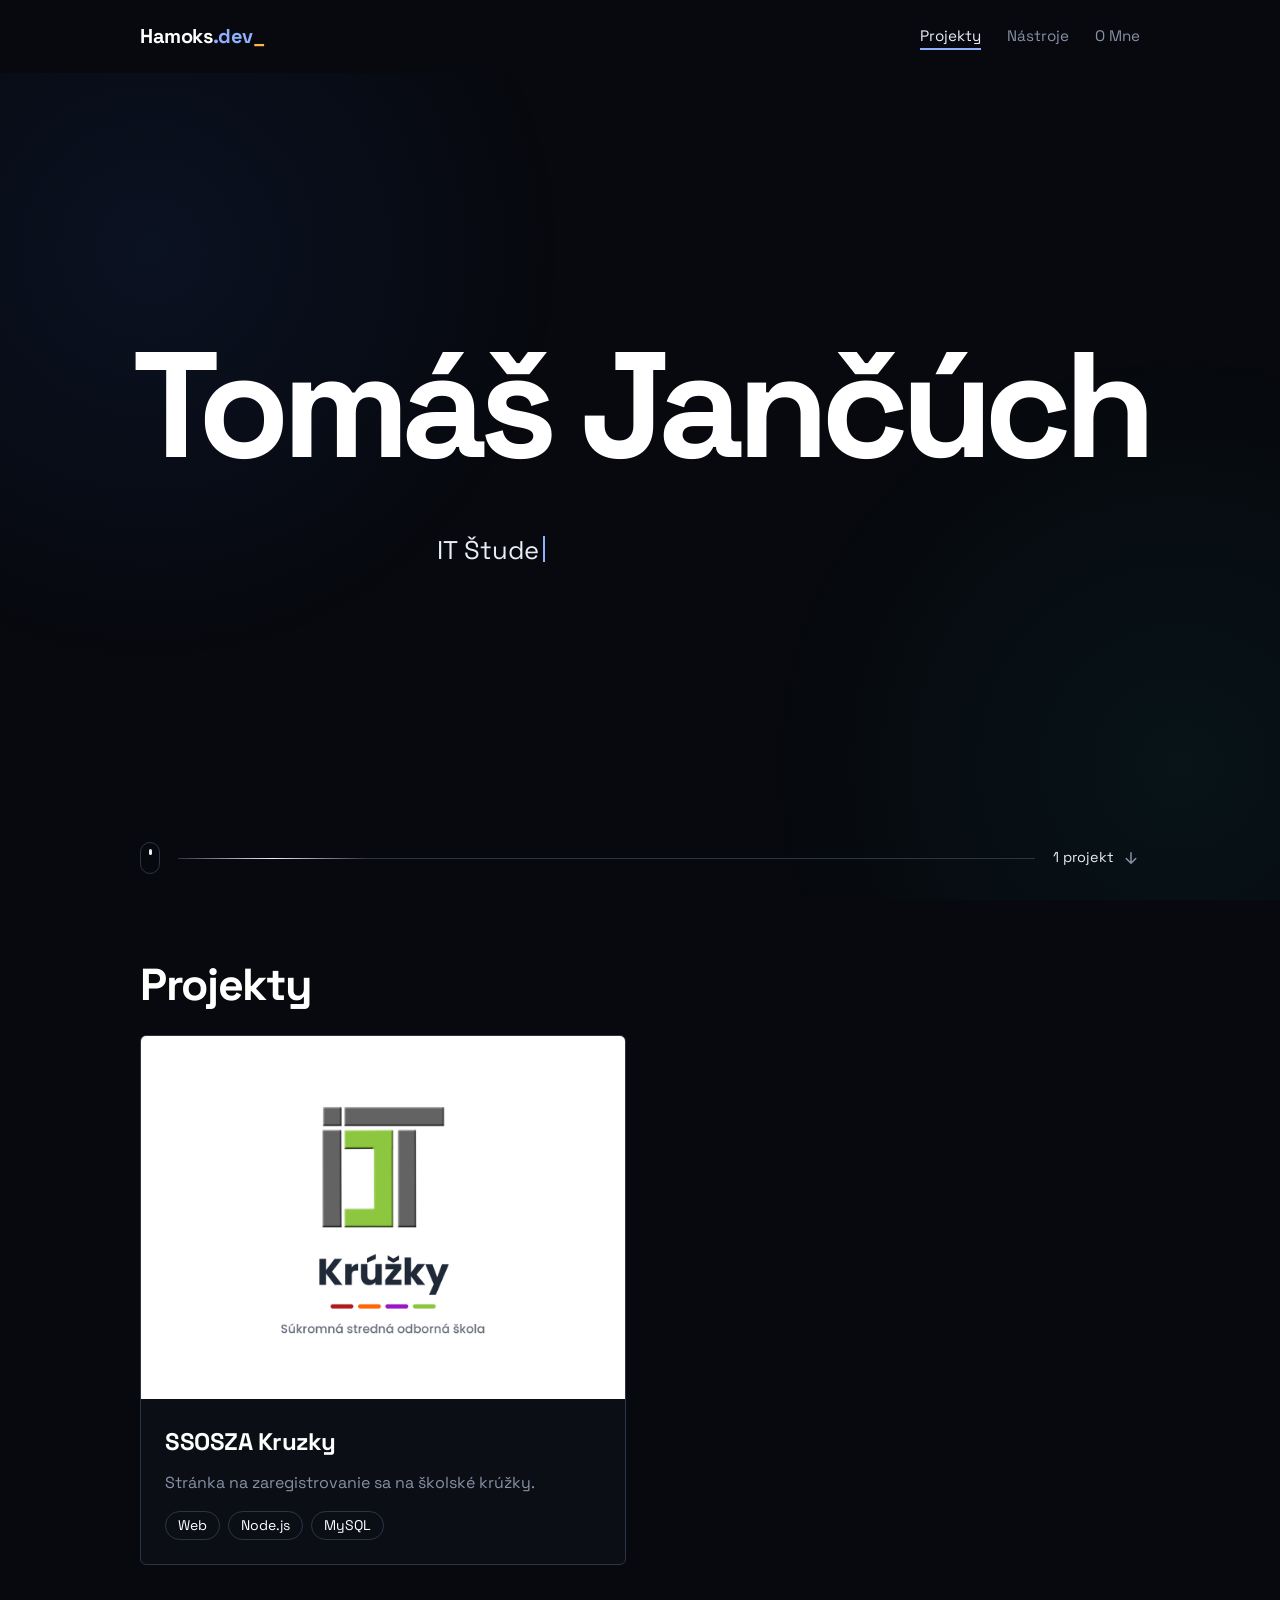
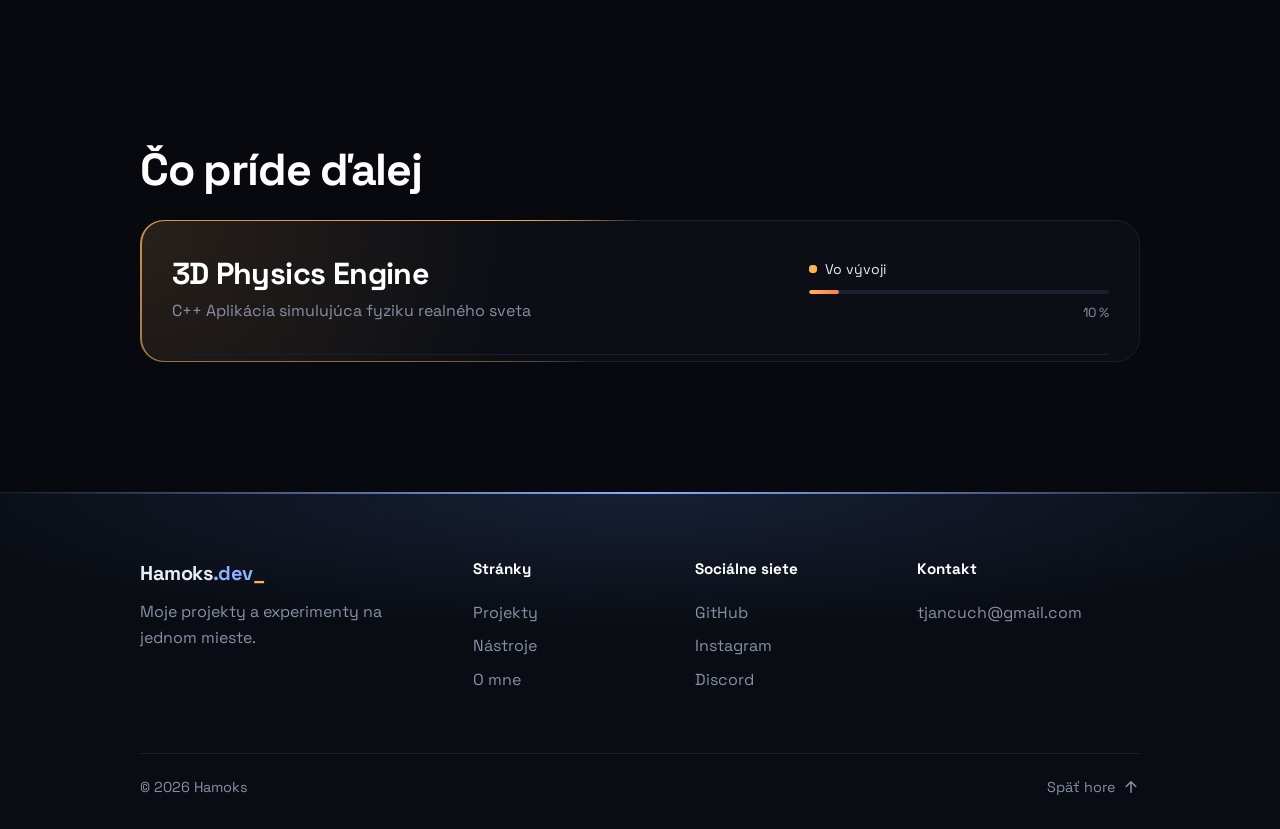
==== commit ab433820: "added a bit more to the article" ====
--- a/index.html
+++ b/index.html
@@ -10,13 +10,6 @@
 </head>
 
 <body>
-    
-
-    <div id="ambient-background">
-        <div class="blob blob-left"></div>
-        <div class="blob blob-right"></div>
-    </div>
-
     <header id="header"></header>
     <script src="templates/header.js"></script>
 
@@ -51,7 +44,7 @@
             <div class="project-grid">
                 <a class="project-card" href="/projects/ssosza-kruzky.html">
                     <div>
-                        <img class="project-image" src="images/ssosza-kruzky.png" alt="Screenshot of Ssosza kruzky">
+                        <img class="project-image" src="images/ssosza-kruzky/ssosza-kruzky.png" alt="Screenshot of Ssosza kruzky">
                     </div>
                     
                     <div class="project-info">
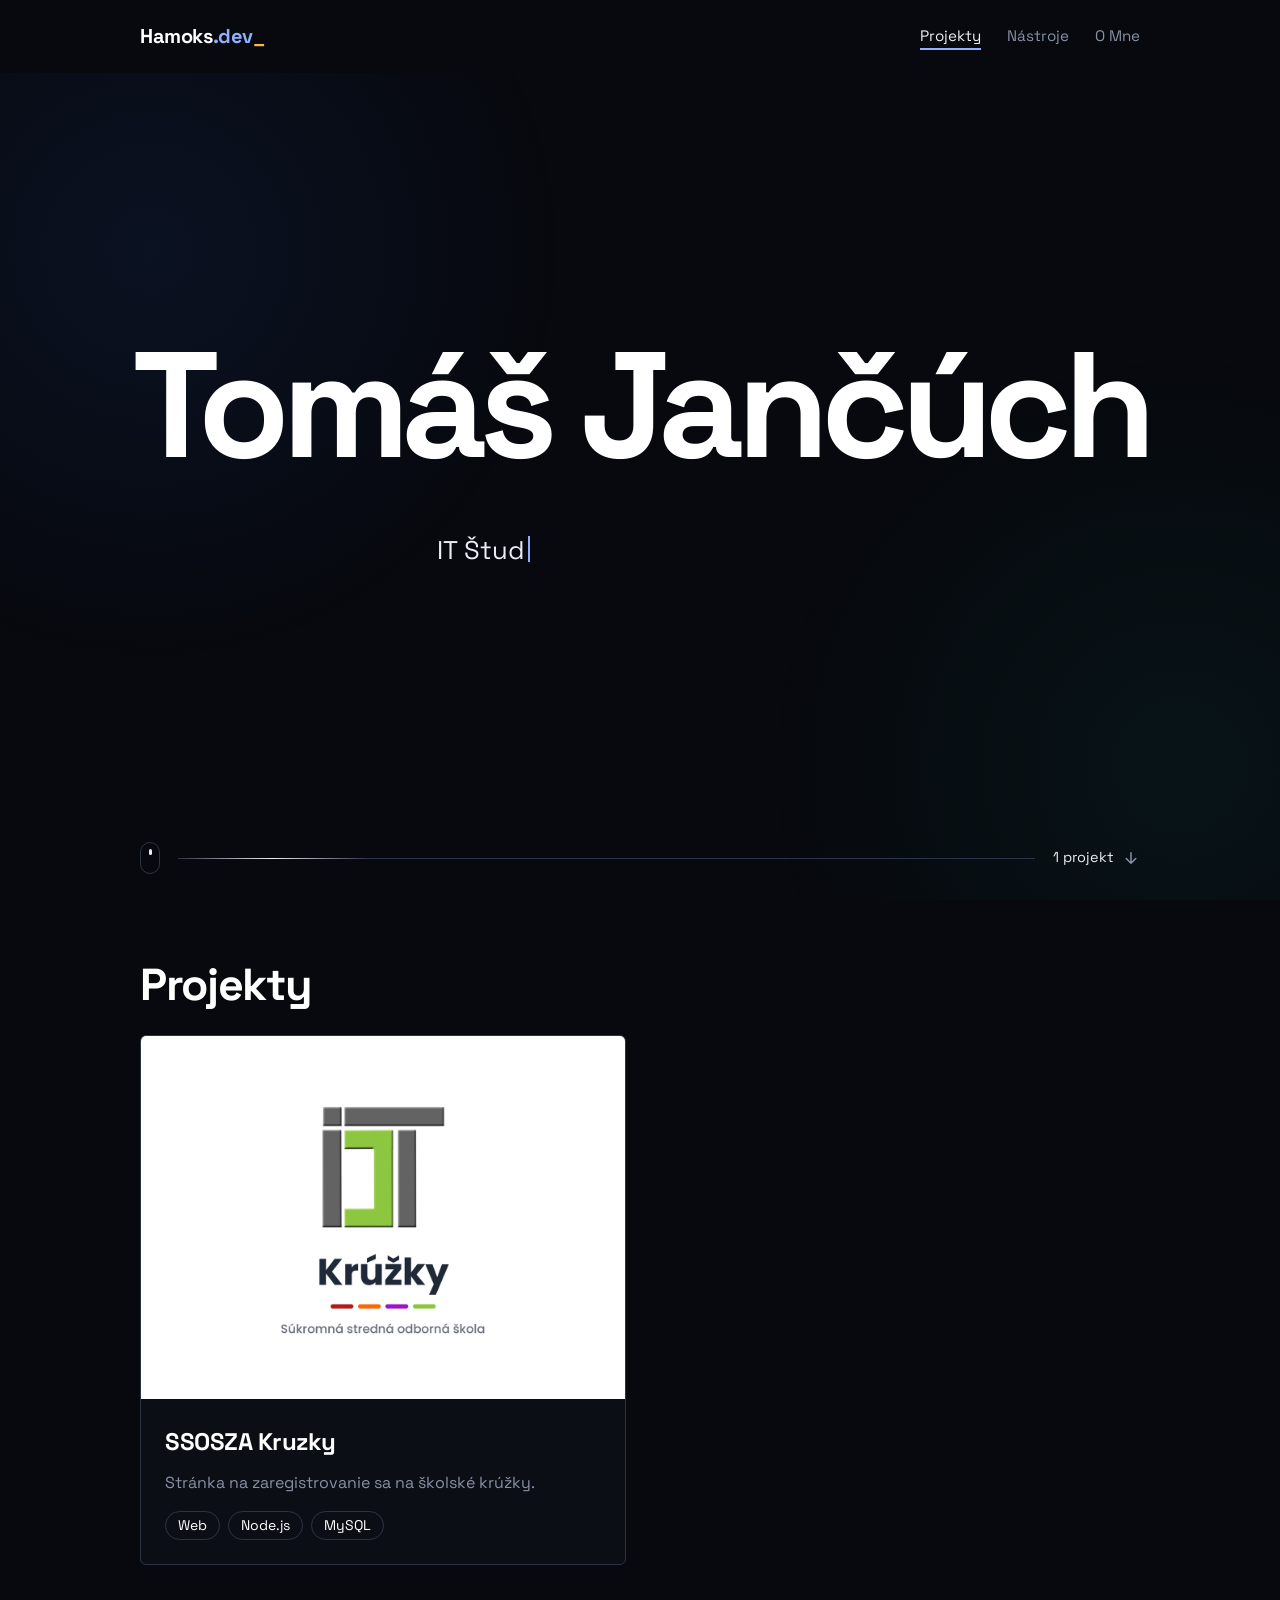
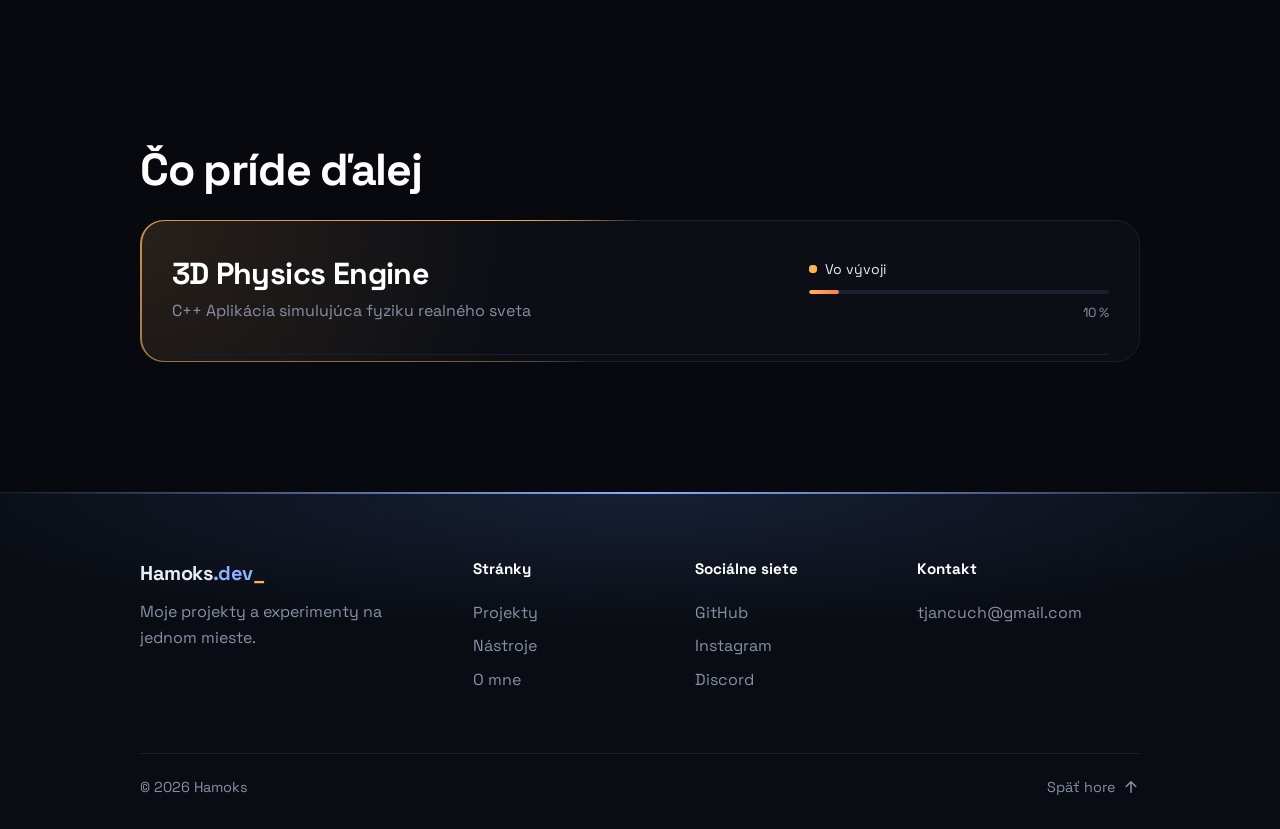
==== commit 31c07c76: "added tools" ====
--- a/index.html
+++ b/index.html
@@ -6,7 +6,7 @@
   <title>Hamoks</title>
   <link href="https://fonts.googleapis.com/css2?family=Space+Grotesk:wght@400;500;700&display=swap" rel="stylesheet">
   <link rel="stylesheet" href="/css/style.css">
-  <link rel="icon" type="image/png" href="images/logo/favicon_32.png">
+  <link rel="icon" type="image/png" href="/images/logo/favicon_32.png">
 </head>
 
 <body>
@@ -88,8 +88,9 @@
     </main>
     
     <footer id="footer"></footer>
-    <script src="templates/footer.js"></script>
-    <script src="js/mobile-menu-function.js"></script>
-    <script src="js/main.js"></script>
+    <script src="/templates/footer.js"></script>
+    <script src="/js/mobile-menu-function.js"></script>
+    <script src="/js/utils.js"></script>
+    <script src="/js/main.js"></script>
 </body>
 </html>
--- a/css/style.css
+++ b/css/style.css
@@ -7,7 +7,10 @@
   --text-lg: 1.25rem;
   --text-xl: 1.5rem;
   --text-2xl: 2rem;
+  --text-2-5xl: 2.5rem;
   --text-3xl: clamp(2.25rem, 5vw, 3.5rem);
+  --text-3-5xl: 3.5rem;
+  --text-4xl: 4rem;
 
   --weight-normal: 400;
   --weight-bold: 700;
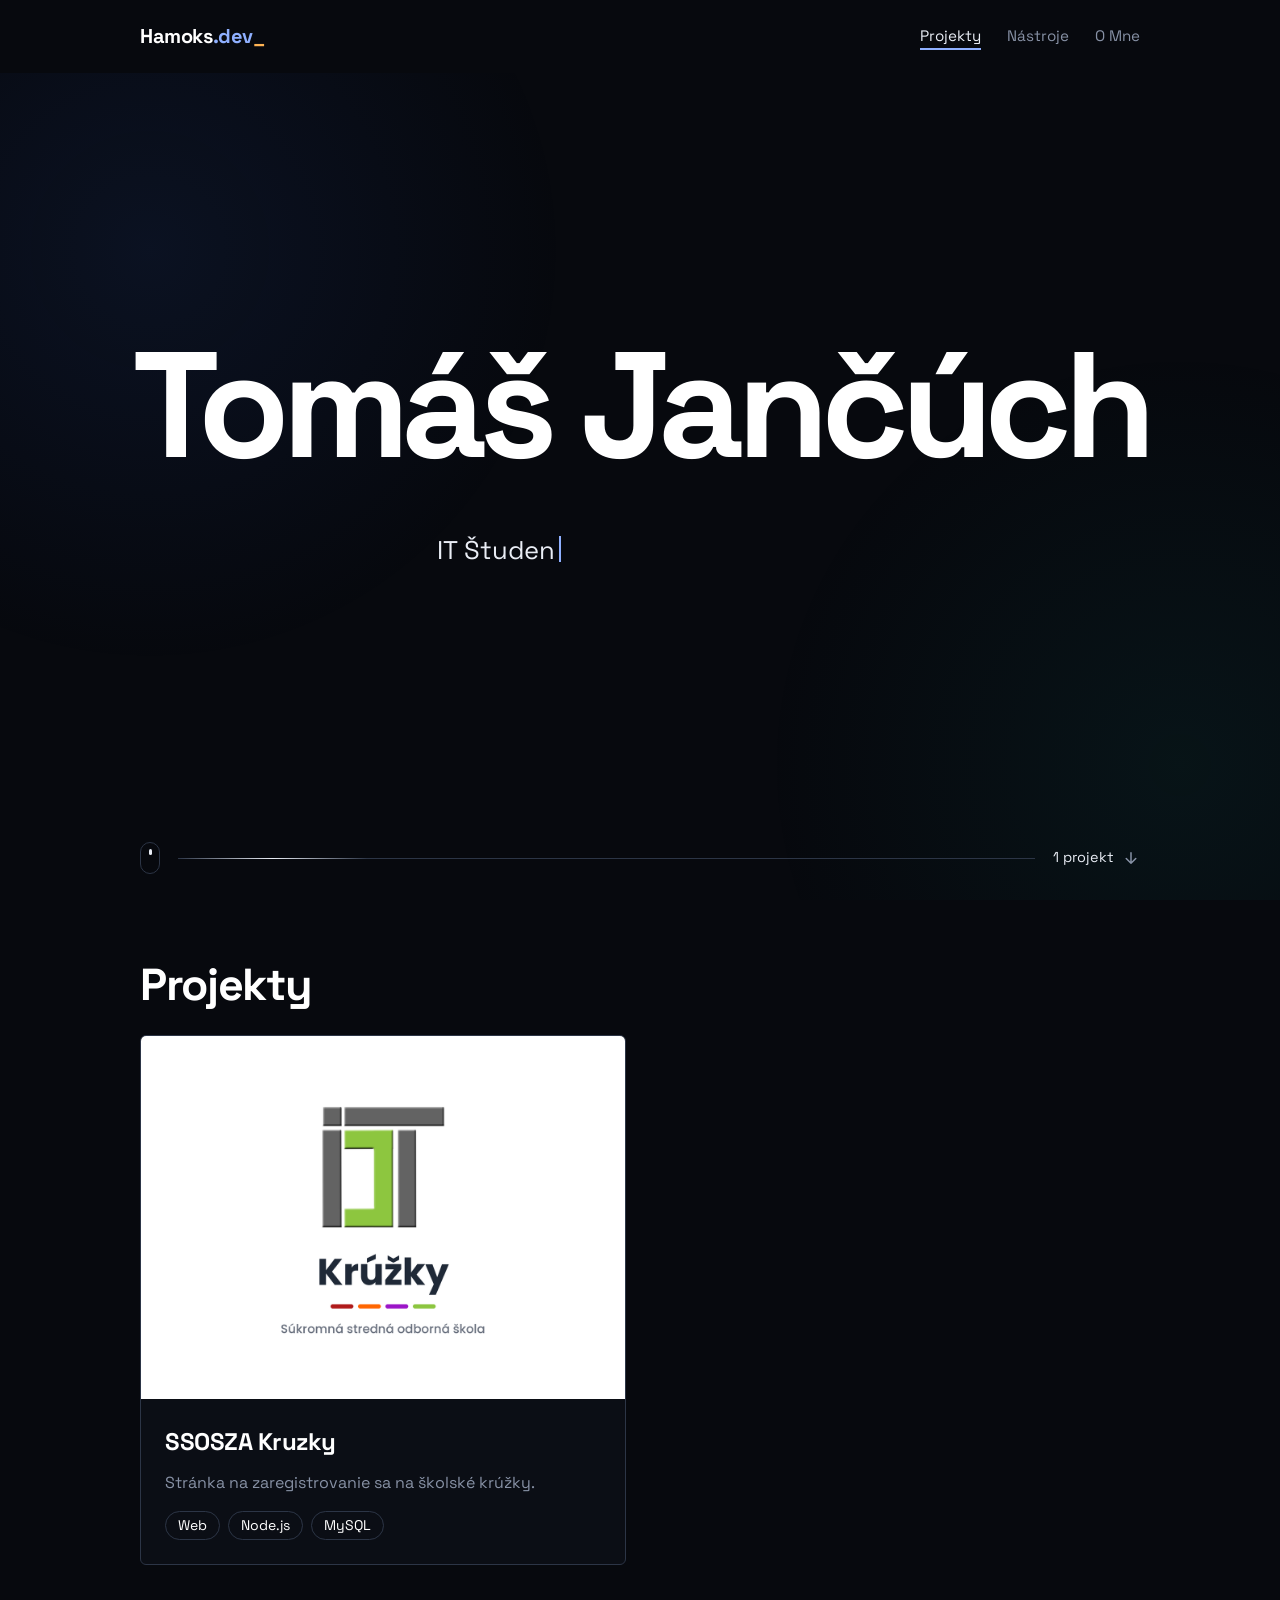
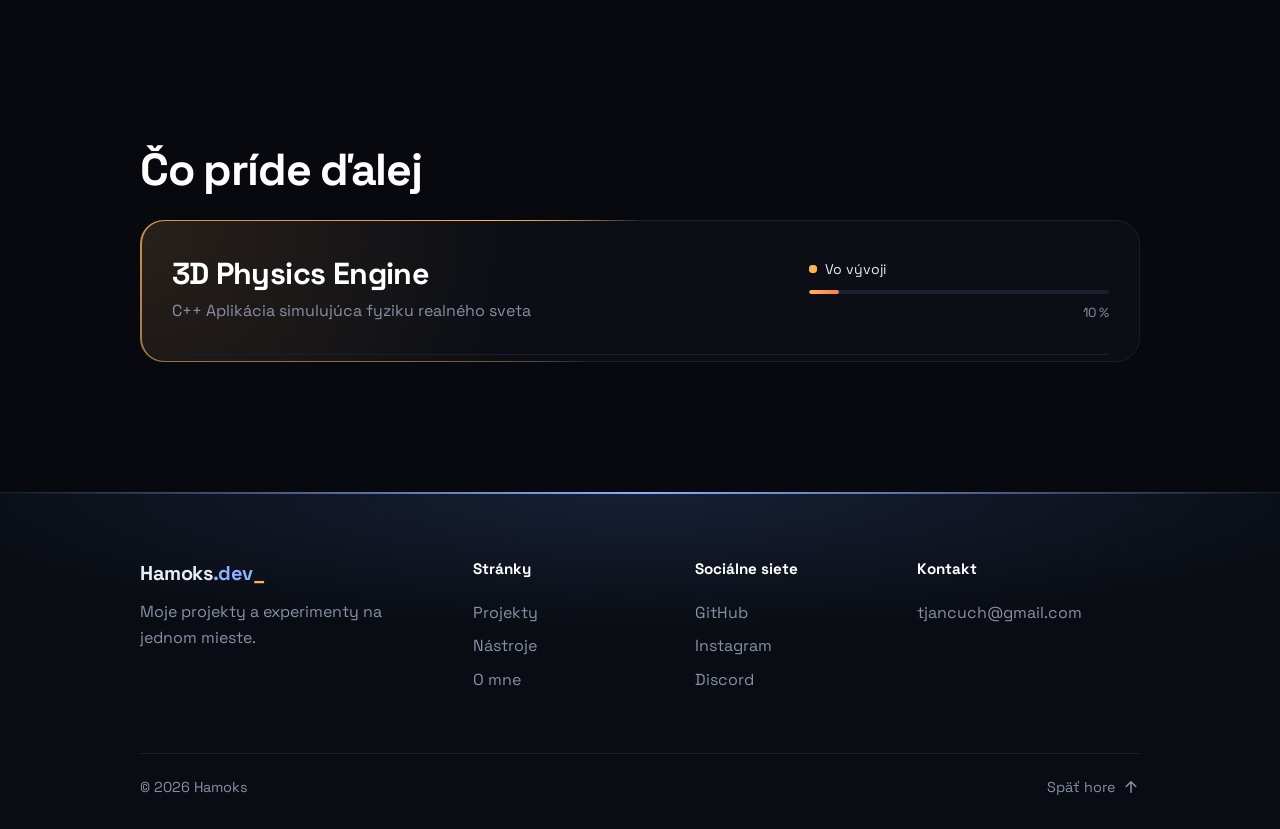
==== commit 8450ad42: "completed the grade calculator tool" ====
--- a/index.html
+++ b/index.html
@@ -11,10 +11,10 @@
 
 <body>
     <header id="header"></header>
-    <script src="templates/header.js"></script>
+    <script src="/templates/header.js"></script>
 
     <dialog id="mobile-menu"></dialog>
-    <script src="templates/mobile-menu.js"></script>
+    <script src="/templates/mobile-menu.js"></script>
 
     <section id="hero">
 
--- a/css/style.css
+++ b/css/style.css
@@ -127,6 +127,29 @@
   right: -350px;
   top: 35%;
   background: radial-gradient(circle, var(--blob-teal), transparent 65%);
+}
+
+#cursor-glow {
+  position: absolute;
+  left: -330px;
+  top: -330px;
+  width: 660px;
+  height: 660px;
+  border-radius: 50%;
+  background: radial-gradient(circle, var(--color-accent-glow), transparent 65%);
+  opacity: 0;
+  transition: opacity 0.6s;
+  will-change: transform;
+}
+
+#cursor-glow.is-visible {
+  opacity: 1;
+}
+
+@media (hover: none) {
+  #cursor-glow {
+    display: none;
+  }
 }
 
 .container {
